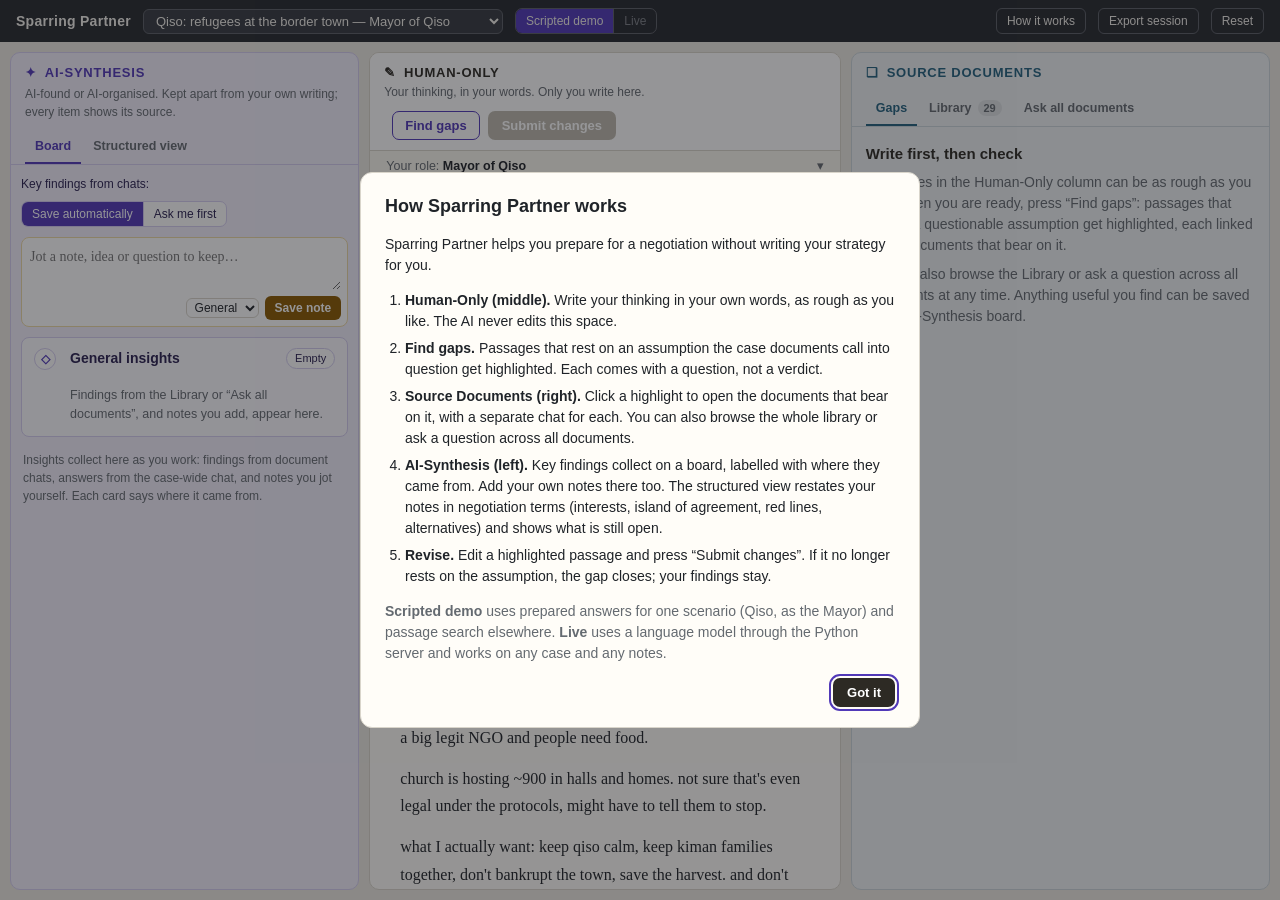
==== web/index.html @ a4480b03 "Add browser app and built case corpora Free-flow Human-Only notes with on-demand gap highlighting, a" ====
<!doctype html>
<html lang="en">
<head>
<meta charset="utf-8">
<meta name="viewport" content="width=device-width, initial-scale=1">
<title>Sparring Partner</title>
<meta name="description" content="Prepare for a negotiation: write your own strategy, examine the passages that need another look against the case documents, and collect evidence-grounded insights.">
<link rel="icon" href="data:image/svg+xml,%3Csvg xmlns='http://www.w3.org/2000/svg' viewBox='0 0 32 32'%3E%3Crect width='32' height='32' rx='7' fill='%235139b8'/%3E%3Cpath d='M9 22l7-12 7 12' stroke='%23fff' stroke-width='3' fill='none' stroke-linecap='round' stroke-linejoin='round'/%3E%3C/svg%3E">
<link rel="stylesheet" href="css/app.css">
</head>
<body class="loading">

<header class="topbar">
  <span class="brand">Sparring Partner</span>
  <label class="case-pick">
    <span class="sr-only">Case and role</span>
    <select id="case-select"></select>
  </label>
  <div class="seg dark" role="group" aria-label="Mode">
    <button type="button" id="mode-demo" aria-pressed="true">Scripted demo</button>
    <button type="button" id="mode-live" aria-pressed="false">Live</button>
  </div>
  <span class="mode-note" id="mode-note"></span>
  <span class="spacer"></span>
  <button type="button" id="help">How it works</button>
  <button type="button" id="export" title="Download notes, insights, chats and the interaction log as JSON">Export session</button>
  <button type="button" id="reset">Reset</button>
</header>

<main class="app" id="app">

  <!-- LEFT: AI synthesis -->
  <section class="col col-ai" aria-labelledby="ai-title">
    <div class="col-head">
      <div class="col-title" id="ai-title"><span aria-hidden="true">✦</span> AI-Synthesis</div>
      <div class="col-sub">AI-found or AI-organised. Kept apart from your own writing; every item shows its source.</div>
      <div class="tabs" id="ai-tabs" role="tablist"></div>
    </div>
    <div class="col-body" id="ai-body"></div>
  </section>

  <!-- CENTER: Human only -->
  <section class="col col-human" aria-labelledby="human-title">
    <div class="col-head human-head">
      <div>
        <div class="col-title" id="human-title"><span aria-hidden="true">✎</span> Human-Only</div>
        <div class="col-sub">Your thinking, in your words. Only you write here.</div>
      </div>
      <div class="submit-bar">
        <span class="status" id="status" role="status" aria-live="polite"></span>
        <button type="button" class="btn-secondary" id="find-gaps" title="Flag passages that rest on questionable assumptions">Find gaps</button>
        <button type="button" class="btn-primary" id="submit" disabled title="Re-check edited passages (Ctrl/⌘ + Enter)">Submit changes</button>
      </div>
    </div>
    <div class="brief" id="role-brief">
      <button type="button" class="brief-toggle" id="brief-toggle" aria-expanded="false" aria-controls="role-brief-body">
        <span>Your role: <b id="role-brief-title"></b></span><span class="chev" aria-hidden="true">▾</span>
      </button>
      <div class="brief-body" id="role-brief-body">
        <p id="role-brief-text"></p>
        <p class="muted" id="case-summary"></p>
      </div>
    </div>
    <div class="editor-wrap">
      <div class="editor" id="editor" contenteditable="true" spellcheck="true"
           role="textbox" aria-multiline="true" aria-label="Your negotiation notes"
           data-placeholder="Write freely: what you want, what you're worried about, what you think the other side will do…"></div>
    </div>
  </section>

  <!-- RIGHT: Source documents -->
  <section class="col col-src" aria-labelledby="src-title">
    <div class="col-head">
      <div class="col-title" id="src-title"><span aria-hidden="true">❏</span> Source Documents</div>
      <div class="tabs" id="src-tabs" role="tablist"></div>
    </div>
    <div class="col-body src-body" id="src-body"></div>
  </section>

</main>

<dialog id="help-dialog" class="help">
  <form method="dialog">
    <h2>How Sparring Partner works</h2>
    <p>Sparring Partner helps you prepare for a negotiation without writing your strategy for you.</p>
    <ol>
      <li><b>Human-Only (middle).</b> Write your thinking in your own words, as rough as you like. The AI never edits this space.</li>
      <li><b>Find gaps.</b> Passages that rest on an assumption the case documents call into question get highlighted. Each comes with a question, not a verdict.</li>
      <li><b>Source Documents (right).</b> Click a highlight to open the documents that bear on it, with a separate chat for each. You can also browse the whole library or ask a question across all documents.</li>
      <li><b>AI-Synthesis (left).</b> Key findings collect on a board, labelled with where they came from. Add your own notes there too. The structured view restates your notes in negotiation terms (interests, island of agreement, red lines, alternatives) and shows what is still open.</li>
      <li><b>Revise.</b> Edit a highlighted passage and press “Submit changes”. If it no longer rests on the assumption, the gap closes; your findings stay.</li>
    </ol>
    <p class="muted"><b>Scripted demo</b> uses prepared answers for one scenario (Qiso, as the Mayor) and passage search elsewhere. <b>Live</b> uses a language model through the Python server and works on any case and any notes.</p>
    <div class="dialog-actions"><button class="btn-primary" value="close">Got it</button></div>
  </form>
</dialog>

<script type="module" src="js/main.js"></script>
</body>
</html>
---- web/css/app.css ----
/* Sparring Partner. Three columns, each with its own visual identity:
   AI-Synthesis (violet), Human-Only (paper), Source Documents (slate). */

:root {
  --bg: #ece9e2;
  --paper: #fffdf8;
  --ink: #1f2328;
  --muted: #646a70;
  --line: #d9d5cb;

  --hl: #ffe08a;
  --hl-strong: #e8a900;
  --hl-ink: #5c4300;

  --ai-bg: #f1eefb;
  --ai-card: #fbfaff;
  --ai-line: #d4cdef;
  --ai-accent: #5139b8;
  --ai-ink: #2a2150;

  --human: #8a5a00;
  --human-bg: #fff7e3;
  --human-line: #ecd9a6;

  --src-bg: #edf1f3;
  --src-line: #cbd5da;
  --src-accent: #24627f;

  --ok: #2b7a4b;
  --ok-bg: #e5f3ea;
  --ok-line: #b4d9c1;
  --warn: #8a5300;
  --warn-bg: #fff3d6;
  --err: #a12d2d;

  --radius: 10px;
  --serif: Georgia, "Times New Roman", serif;
  --sans: -apple-system, BlinkMacSystemFont, "Segoe UI", Roboto, Helvetica, Arial, sans-serif;
}

* { box-sizing: border-box; }
html, body { height: 100%; margin: 0; }
body {
  background: var(--bg);
  color: var(--ink);
  font: 14px/1.5 var(--sans);
  display: flex;
  flex-direction: column;
}
body.loading .app { opacity: .55; pointer-events: none; }
button, input, select, textarea { font: inherit; color: inherit; }
button { cursor: pointer; }
button:disabled { cursor: not-allowed; }
:focus-visible { outline: 2px solid var(--ai-accent); outline-offset: 2px; }
.sr-only { position: absolute; width: 1px; height: 1px; overflow: hidden; clip: rect(0 0 0 0); white-space: nowrap; }
.muted { color: var(--muted); }
.small { font-size: 12px; }
.spacer { flex: 1; }

/* ---------------------------------------------------------------- top bar */

.topbar {
  display: flex; align-items: center; gap: 12px; flex-wrap: wrap;
  padding: 8px 16px; background: #26292e; color: #f2f0ea;
}
.brand { font-weight: 700; letter-spacing: .02em; }
.case-pick { min-width: 0; max-width: 100%; }
.case-pick select {
  background: #363a41; color: #f2f0ea; border: 1px solid #5b5f66; border-radius: 6px;
  padding: 3px 8px; font-size: 13px; max-width: 360px; width: 100%;
}
.topbar > button {
  background: transparent; border: 1px solid #5b5f66; color: #f2f0ea;
  border-radius: 6px; padding: 3px 10px; font-size: 12px;
}
.topbar > button:hover { background: #363a41; }
.mode-note { font-size: 12px; color: #bdbab1; }

.seg { display: inline-flex; border: 1px solid var(--ai-line); border-radius: 7px; overflow: hidden; background: #fff; }
.seg button { border: 0; background: transparent; padding: 3px 10px; font-size: 12px; color: var(--ai-ink); }
.seg button + button { border-left: 1px solid var(--ai-line); }
.seg button[aria-pressed="true"] { background: var(--ai-accent); color: #fff; }
.seg.dark { border-color: #5b5f66; background: transparent; }
.seg.dark button { color: #f2f0ea; }
.seg.dark button + button { border-left-color: #5b5f66; }
.seg.dark button:disabled { color: #7d8087; }

/* ---------------------------------------------------------------- layout */

.app {
  flex: 1; min-height: 0;
  display: grid; gap: 10px; padding: 10px;
  grid-template-columns: minmax(290px, 1fr) minmax(380px, 1.35fr) minmax(340px, 1.2fr);
}
.col {
  min-height: 0; display: flex; flex-direction: column;
  border-radius: var(--radius); overflow: hidden; border: 1px solid var(--line);
}
.col-head { padding: 10px 14px 0; border-bottom: 1px solid var(--line); display: flex; flex-direction: column; gap: 2px; }
.col-title { font-weight: 700; font-size: 13px; letter-spacing: .06em; text-transform: uppercase; display: flex; align-items: center; gap: 8px; }
.col-sub { color: var(--muted); font-size: 12px; }
.col-body { flex: 1; min-height: 0; overflow-y: auto; }

.tabs { display: flex; gap: 2px; margin-top: 8px; }
.tab-btn {
  border: 0; background: transparent; padding: 6px 10px 7px; font-size: 12.5px; font-weight: 600;
  color: var(--muted); border-bottom: 2px solid transparent; display: inline-flex; gap: 6px; align-items: center;
}
.tab-btn[aria-selected="true"] { color: var(--ink); border-bottom-color: currentColor; }
.tab-btn .count {
  font-size: 11px; background: rgba(0,0,0,.07); border-radius: 99px; padding: 0 6px; font-weight: 600;
}

/* ---------------------------------------------------------- AI synthesis */

.col-ai { background: var(--ai-bg); border-color: var(--ai-line); }
.col-ai .col-head { border-color: var(--ai-line); }
.col-ai .col-title, .col-ai .tab-btn[aria-selected="true"] { color: var(--ai-accent); }
#ai-body { padding: 10px; }

.board { display: flex; flex-direction: column; gap: 10px; }
.board-controls { display: flex; align-items: center; gap: 8px; flex-wrap: wrap; color: var(--ai-ink); }
.note-composer { background: #fff; border: 1px solid var(--human-line); border-radius: 8px; padding: 6px; }
.note-input {
  width: 100%; border: 0; resize: vertical; min-height: 38px; outline: none; background: transparent;
  font-family: var(--serif); font-size: 14px;
}
.note-row { display: flex; gap: 6px; justify-content: flex-end; align-items: center; }
.note-target, .move { font-size: 12px; border: 1px solid var(--line); border-radius: 6px; background: #fff; padding: 1px 4px; max-width: 170px; }
.btn-small { background: var(--human); color: #fff; border: 0; border-radius: 6px; padding: 3px 10px; font-size: 12px; font-weight: 600; }
.board-hint { margin: 4px 2px; }

.sections { display: flex; flex-direction: column; gap: 8px; }
.tab { background: var(--ai-card); border: 1px solid var(--ai-line); border-radius: 8px; }
.tab.active { border-color: var(--ai-accent); box-shadow: 0 0 0 1px var(--ai-accent); }
.tab-head {
  width: 100%; text-align: left; background: transparent; border: 0; padding: 10px 12px;
  display: grid; grid-template-columns: 26px 1fr auto; gap: 4px 10px; align-items: start;
}
.num {
  width: 22px; height: 22px; border-radius: 50%; background: var(--hl); color: var(--hl-ink);
  font-weight: 700; font-size: 12px; display: inline-grid; place-items: center; border: 1px solid var(--hl-strong); flex: none;
}
.num.done { background: var(--ok-bg); border-color: var(--ok-line); color: var(--ok); }
.num.general { background: #fff; border-color: var(--ai-line); color: var(--ai-accent); }
.tab-title { font-weight: 650; color: var(--ai-ink); }
.tab-quote {
  grid-column: 2 / 3; font-family: var(--serif); font-style: italic; font-size: 12.5px; color: #4b4668;
  border-left: 3px solid var(--hl-strong); padding-left: 8px;
  display: -webkit-box; -webkit-line-clamp: 2; -webkit-box-orient: vertical; overflow: hidden;
}
.tab-quote.plain { border-left-color: var(--ai-line); font-style: normal; font-family: var(--sans); }
.tab.open .tab-quote { display: none; }
.badge {
  font-size: 11px; border-radius: 99px; padding: 1px 8px; white-space: nowrap;
  background: #fff; border: 1px solid var(--ai-line); color: var(--ai-ink);
}
.badge.resolved { background: var(--ok-bg); border-color: var(--ok-line); color: var(--ok); }
.tab-body { padding: 0 12px 12px 48px; display: none; }
.tab.open .tab-body { display: block; }
.full-quote {
  font-family: var(--serif); font-style: italic; font-size: 13px; color: #4b4668;
  border-left: 3px solid var(--hl-strong); padding-left: 8px; margin: 0 0 8px;
}
.ai-mark { color: var(--ai-accent); }
.label { font-size: 11px; text-transform: uppercase; letter-spacing: .07em; color: var(--ai-accent); font-weight: 700; margin: 8px 0 3px; }
.findings { list-style: none; margin: 8px 0 0; padding: 0; display: flex; flex-direction: column; gap: 6px; }
.finding { background: #fff; border: 1px solid var(--ai-line); border-radius: 7px; padding: 7px 9px; color: var(--ai-ink); }
.finding.human { border-color: var(--human-line); background: var(--human-bg); color: var(--ink); font-family: var(--serif); }
.finding.flash { animation: flash 1.6s ease-out; }
@keyframes flash { 0% { background: #e0d8ff; } 100% { background: #fff; } }
.finding-meta { display: flex; align-items: center; gap: 6px; margin-top: 4px; font-size: 11.5px; color: var(--muted); font-family: var(--sans); }
.prov.ai { color: var(--ai-accent); }
.prov.human { color: var(--human); font-weight: 600; }
.icon-btn { border: 0; background: transparent; color: var(--muted); font-size: 15px; line-height: 1; padding: 0 3px; }
.icon-btn:hover { color: var(--err); }
.empty { color: var(--muted); font-size: 12.5px; margin: 6px 0 0; }
.empty.compact { margin: 0; }

.link-btn { border: 0; background: transparent; padding: 0; color: var(--src-accent); font-size: 12px; text-decoration: underline; text-underline-offset: 2px; }
.link-btn.src-link { color: var(--ai-accent); max-width: 180px; overflow: hidden; text-overflow: ellipsis; white-space: nowrap; vertical-align: bottom; }

/* structured view */
.structured { display: flex; flex-direction: column; gap: 10px; }
.struct-controls { display: flex; align-items: center; gap: 10px; flex-wrap: wrap; }
.check { display: inline-flex; align-items: center; gap: 4px; color: var(--ai-ink); }
.small-btn { padding: 4px 12px; font-size: 12.5px; }
.banner { background: #fff; border: 1px solid var(--ai-line); border-radius: 7px; padding: 6px 9px; font-size: 12.5px; color: var(--ai-ink); }
.banner.warn { background: var(--warn-bg); border-color: #efd28f; color: var(--warn); }
.empty-struct { color: var(--muted); font-family: var(--serif); font-size: 14px; }
.struct-section { background: var(--ai-card); border: 1px solid var(--ai-line); border-radius: 8px; padding: 9px 11px; }
.struct-section h4 { margin: 0; font-size: 12px; text-transform: uppercase; letter-spacing: .07em; color: var(--ai-accent); }
.struct-help { margin: 1px 0 6px; font-size: 11.5px; color: var(--muted); }
.struct-section.questions { border-style: dashed; }
.frame-items { list-style: none; margin: 0; padding: 0; display: flex; flex-direction: column; gap: 3px; }
.frame-item { display: flex; gap: 6px; align-items: baseline; justify-content: space-between; color: var(--ai-ink); }
.frame-item.basis-framework { font-style: italic; }
.basis-chip {
  flex: none; width: 18px; height: 18px; border-radius: 50%; font-size: 10.5px; display: inline-grid; place-items: center;
  border: 1px solid var(--ai-line); background: #fff; padding: 0; font-style: normal;
}
.basis-chip.notes { color: var(--human); border-color: var(--human-line); background: var(--human-bg); }
.basis-chip.insight { color: var(--ai-accent); }
.basis-chip.framework { color: var(--muted); }
.parties { display: flex; flex-direction: column; gap: 8px; }
.party { border-top: 1px solid var(--ai-line); padding-top: 6px; }
.party:first-child { border-top: 0; padding-top: 0; }
.party-name { font-weight: 650; color: var(--ai-ink); margin-bottom: 3px; }
.iceberg { display: flex; flex-direction: column; gap: 3px; }
.ice-row { display: grid; grid-template-columns: 70px 1fr; gap: 6px; }
.ice-label { font-size: 11px; text-transform: uppercase; letter-spacing: .05em; color: var(--muted); padding-top: 2px; }
.ioa { display: grid; grid-template-columns: 1fr 1fr; gap: 8px; }
.quad { background: #fff; border: 1px solid var(--ai-line); border-radius: 6px; padding: 6px 8px; }

/* ------------------------------------------------------------- human only */

.col-human { background: var(--paper); }
.human-head { background: #fff; flex-direction: row; align-items: center; justify-content: space-between; gap: 10px; flex-wrap: wrap; padding-bottom: 10px; }
.col-human .col-title { color: #2d2a24; }
.submit-bar { display: flex; align-items: center; gap: 8px; flex-wrap: wrap; }
.status { font-size: 12px; color: var(--muted); max-width: 300px; }
.status[data-tone="ok"] { color: var(--ok); }
.status[data-tone="warn"] { color: var(--warn); }
.status[data-tone="error"] { color: var(--err); }
.status[data-tone="busy"]::before { content: ""; display: inline-block; width: 8px; height: 8px; border-radius: 50%; background: var(--ai-accent); margin-right: 6px; animation: pulse 1s infinite alternate; }
@keyframes pulse { from { opacity: .25; } to { opacity: 1; } }
.btn-primary { background: #2d2a24; color: #fff; border: 0; border-radius: 7px; padding: 5px 14px; font-weight: 600; font-size: 13px; }
.btn-primary:disabled { background: #bdb9ae; }
.btn-secondary { background: #fff; color: var(--ai-accent); border: 1px solid var(--ai-accent); border-radius: 7px; padding: 4px 12px; font-weight: 600; font-size: 13px; }
.btn-secondary:disabled { opacity: .5; }

.brief { border-bottom: 1px solid var(--line); background: #faf7ef; }
.brief-toggle {
  width: 100%; display: flex; justify-content: space-between; border: 0; background: transparent; padding: 6px 16px;
  font-size: 12.5px; color: var(--muted); text-align: left;
}
.brief-toggle b { color: var(--ink); }
.brief-body { display: none; padding: 0 16px 8px; font-size: 13px; }
.brief-body p { margin: 0 0 6px; }
.brief[open] .brief-body { display: block; }
.brief[open] .chev { transform: rotate(180deg); }

.editor-wrap { flex: 1; overflow-y: auto; padding: 22px 30px 40px; }
.editor {
  outline: none; max-width: 640px; margin: 0 auto; min-height: 60%;
  font-family: var(--serif); font-size: 16px; line-height: 1.7;
}
.editor p { margin: 0 0 14px; }
.editor.is-empty::before { content: attr(data-placeholder); color: #a8a49a; font-style: italic; pointer-events: none; }
mark {
  background: var(--hl); color: inherit; border-radius: 3px; padding: 1px 0; cursor: pointer;
  box-decoration-break: clone; -webkit-box-decoration-break: clone; border-bottom: 2px solid var(--hl-strong);
}
mark[data-n]::after {
  content: attr(data-n); user-select: none; -webkit-user-select: none;
  font: 700 10px/1 var(--sans); vertical-align: super; margin-left: 2px; color: var(--hl-ink);
}
mark:hover { background: #ffd35a; }
mark.selected { background: #ffd35a; outline: 2px solid var(--hl-strong); }

/* ------------------------------------------------------- source documents */

.col-src { background: var(--src-bg); border-color: var(--src-line); }
.col-src .col-head { border-color: var(--src-line); }
.col-src .col-title, .col-src .tab-btn[aria-selected="true"] { color: var(--src-accent); }
.src-body { display: flex; flex-direction: column; padding: 10px; overflow: hidden; }
.src-body > * { flex: 1; min-height: 0; }

.intro { color: var(--muted); padding: 6px 4px; overflow-y: auto; }
.intro h3 { margin: 0 0 6px; color: #2d2a24; font-size: 15px; }
.intro p { margin: 0 0 8px; }
.intro.compact { flex: none; padding-bottom: 0; }
.gaplist { list-style: none; margin: 12px 0 0; padding: 0; display: flex; flex-direction: column; gap: 6px; }
.gaplist li { display: flex; flex-direction: column; align-items: flex-end; gap: 2px; }
.gaprow {
  width: 100%; text-align: left; background: #fff; border: 1px solid var(--src-line); border-radius: 8px; padding: 8px 10px;
  display: flex; gap: 10px; align-items: center; color: var(--ink);
}
.gaprow:hover:not(:disabled) { border-color: var(--src-accent); }
.gaprow.done { opacity: .7; }
.gaprow-text { display: flex; flex-direction: column; flex: 1; min-width: 0; }
.gaprow-title { font-weight: 600; }
.gaprow-sub { font-size: 12px; color: var(--muted); }
.sev { font-size: 10.5px; border-radius: 99px; padding: 0 7px; border: 1px solid var(--src-line); color: var(--src-accent); background: #fff; white-space: nowrap; }
.sev-high { border-color: #e7b8b8; color: var(--err); }

.gap-detail { display: flex; flex-direction: column; gap: 8px; min-height: 0; }
.gapcard { background: #fff; border: 1px solid var(--src-line); border-radius: 8px; padding: 8px 10px; flex: none; }
.gapcard-row { display: flex; gap: 12px; align-items: center; flex: none; }
.lib-back { padding: 0 2px; }
.gapcard-title { display: flex; align-items: center; gap: 8px; font-weight: 650; margin-top: 6px; }
.gapcard-q { margin: 6px 0 0; font-family: var(--serif); font-style: italic; color: var(--ai-ink); }
.gapcard-note { margin: 4px 0 0; font-size: 12px; color: var(--muted); }
.docchips { display: flex; gap: 6px; flex-wrap: wrap; align-items: center; flex: none; }
.docchips-label { font-size: 12px; color: var(--muted); }
.docchip { border: 1px solid var(--src-line); background: #fff; border-radius: 99px; padding: 2px 10px; font-size: 12px; color: var(--src-accent); }
.docchip[aria-selected="true"] { background: var(--src-accent); color: #fff; border-color: var(--src-accent); }

.docpane { display: flex; flex-direction: column; gap: 8px; flex: 1; min-height: 0; }
.docbox {
  flex: 1 1 50%; min-height: 140px; display: flex; flex-direction: column;
  background: #fff; border: 1px solid var(--src-line); border-radius: 8px;
}
.doc-head { padding: 8px 12px; border-bottom: 1px solid var(--src-line); }
.doc-type { font-size: 11px; text-transform: uppercase; letter-spacing: .07em; color: var(--src-accent); font-weight: 700; }
.doc-title { font-weight: 700; font-size: 15px; }
.doc-scroll { flex: 1; overflow-y: auto; padding: 10px 12px 16px; font-family: var(--serif); font-size: 14px; line-height: 1.6; }
.doc-p { display: grid; grid-template-columns: 32px 1fr; gap: 4px; margin: 0 0 8px; padding: 2px 4px; border-radius: 4px; border-left: 3px solid transparent; }
.doc-p.cited { border-left-color: var(--ai-line); }
.doc-p .pn { font: 11px/1.9 var(--sans); color: #98a2a8; }
.doc-row { font-family: var(--sans); font-size: 13px; }
.doc-p.flash { animation: srcflash 2.2s ease-out; }
@keyframes srcflash { 0%, 40% { background: #cfe6f1; } 100% { background: transparent; } }

.library { overflow-y: auto; display: flex; flex-direction: column; gap: 8px; }
.lib-filter { border: 1px solid var(--src-line); border-radius: 7px; padding: 6px 9px; background: #fff; }
.lib-list { display: flex; flex-direction: column; gap: 4px; }
.lib-kind { font-size: 11px; text-transform: uppercase; letter-spacing: .07em; color: var(--src-accent); font-weight: 700; margin: 8px 0 2px; }
.lib-item {
  display: flex; justify-content: space-between; gap: 10px; text-align: left; background: #fff;
  border: 1px solid var(--src-line); border-radius: 7px; padding: 6px 10px;
}
.lib-item:hover { border-color: var(--src-accent); }
.lib-meta { font-size: 11.5px; color: var(--muted); white-space: nowrap; }

.casechat { display: flex; flex-direction: column; gap: 6px; min-height: 0; }
.chatbox {
  flex: 1 1 46%; min-height: 220px; display: flex; flex-direction: column;
  background: #fff; border: 1px solid var(--src-line); border-radius: 8px;
}
.chatbox.tall { flex: 1; }
.chat-head { padding: 6px 12px; border-bottom: 1px solid var(--src-line); font-size: 12px; color: var(--muted); }
.chat-head b { color: var(--src-accent); }
.msgs { flex: 1; overflow-y: auto; padding: 10px; display: flex; flex-direction: column; gap: 8px; }
.empty-chat { margin: auto 0; text-align: center; }
.msg { max-width: 94%; border-radius: 10px; padding: 7px 10px; }
.msg.user { align-self: flex-end; background: var(--src-accent); color: #fff; }
.msg.ai { align-self: flex-start; background: var(--ai-bg); border: 1px solid var(--ai-line); color: var(--ai-ink); }
.msg.err { background: #fbeaea; border-color: #ecc0c0; color: var(--err); }
.msg .who { font-size: 11px; font-weight: 700; color: var(--ai-accent); margin-bottom: 2px; }
.msg-text { white-space: pre-line; }
.cites { margin-top: 5px; display: flex; gap: 5px; flex-wrap: wrap; align-items: center; font-size: 12px; color: var(--muted); }
.cite { border: 1px solid var(--ai-line); background: #fff; border-radius: 99px; padding: 0 8px; font-size: 12px; color: var(--ai-accent); max-width: 100%; overflow: hidden; text-overflow: ellipsis; white-space: nowrap; }
.cite:hover { background: var(--ai-accent); color: #fff; }
.kf { margin-top: 7px; background: #fff; border: 1px solid var(--ai-line); border-left: 3px solid var(--ai-accent); border-radius: 6px; padding: 6px 8px; font-size: 13px; }
.kf .label { margin: 0 0 2px; }
.kf-act { margin-top: 4px; font-size: 12px; color: var(--ok); font-weight: 600; }
.pin-btn { margin-top: 4px; background: var(--ai-accent); color: #fff; border: 0; border-radius: 6px; padding: 2px 10px; font-size: 12px; }
.typing { color: var(--muted); font-style: italic; }
.chips { padding: 0 10px 6px; display: flex; gap: 6px; flex-wrap: wrap; }
.chips button { background: var(--src-bg); border: 1px solid var(--src-line); border-radius: 99px; padding: 2px 10px; font-size: 12px; color: var(--src-accent); text-align: left; }
.chips button:hover { background: #dbe6eb; }
.composer { display: flex; gap: 6px; padding: 8px 10px 10px; border-top: 1px solid var(--src-line); }
.composer input { flex: 1; border: 1px solid var(--src-line); border-radius: 7px; padding: 6px 9px; min-width: 0; }
.composer button { background: var(--src-accent); color: #fff; border: 0; border-radius: 7px; padding: 6px 14px; font-weight: 600; }

/* ------------------------------------------------------------------ misc */

.help { max-width: 560px; border: 1px solid var(--line); border-radius: 12px; padding: 20px 24px; color: var(--ink); background: var(--paper); }
.help::backdrop { background: rgba(20, 22, 26, .45); }
.help h2 { margin: 0 0 8px; font-size: 18px; }
.help ol { padding-left: 20px; }
.help li { margin-bottom: 6px; }
.dialog-actions { display: flex; justify-content: flex-end; }
.fatal { grid-column: 1 / -1; background: #fff; border-radius: var(--radius); padding: 24px; max-width: 640px; margin: 40px auto; }

@media (max-width: 1100px) {
  body { height: auto; }
  .app { grid-template-columns: 1fr; }
  .col { min-height: 70vh; }
  .col-human { order: -1; }
}
@media (max-width: 600px) {
  .app { padding: 8px 6px; }
  .editor-wrap { padding: 16px; }
  .topbar { gap: 8px; padding: 8px 16px; }
  .case-pick { flex: 1 1 100%; }
  .case-pick select { max-width: 100%; }
  .col { min-width: 0; }
}
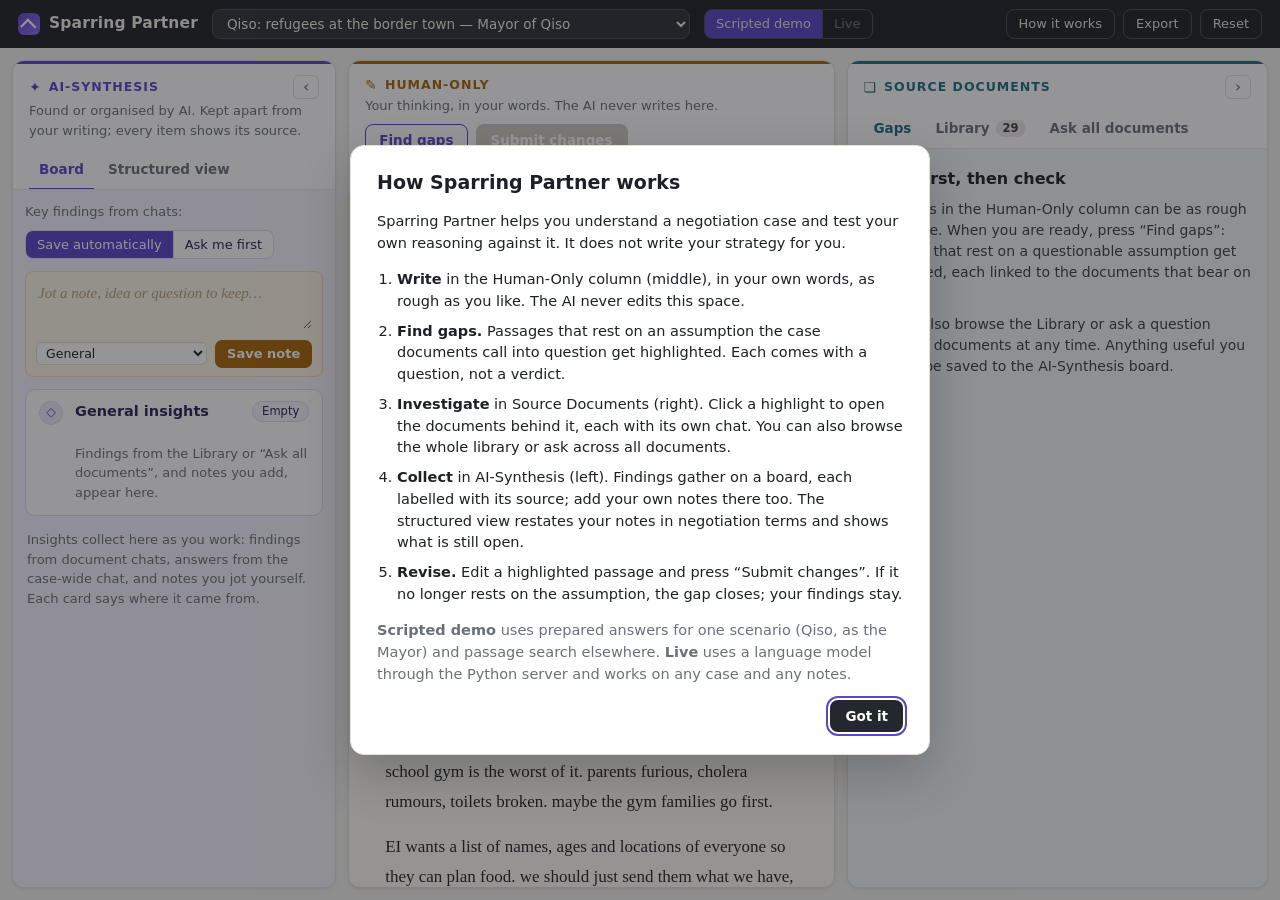
==== commit be1ac563: "Redesign the interface around the notes and the evidence - Calmer palette and larger type: serif rea" ====
--- a/web/index.html
+++ b/web/index.html
@@ -5,13 +5,13 @@
 <meta name="viewport" content="width=device-width, initial-scale=1">
 <title>Sparring Partner</title>
 <meta name="description" content="Prepare for a negotiation: write your own strategy, examine the passages that need another look against the case documents, and collect evidence-grounded insights.">
-<link rel="icon" href="data:image/svg+xml,%3Csvg xmlns='http://www.w3.org/2000/svg' viewBox='0 0 32 32'%3E%3Crect width='32' height='32' rx='7' fill='%235139b8'/%3E%3Cpath d='M9 22l7-12 7 12' stroke='%23fff' stroke-width='3' fill='none' stroke-linecap='round' stroke-linejoin='round'/%3E%3C/svg%3E">
+<link rel="icon" href="data:image/svg+xml,%3Csvg xmlns='http://www.w3.org/2000/svg' viewBox='0 0 32 32'%3E%3Crect width='32' height='32' rx='7' fill='%235b45c9'/%3E%3Cpath d='M9 22l7-12 7 12' stroke='%23fff' stroke-width='3' fill='none' stroke-linecap='round' stroke-linejoin='round'/%3E%3C/svg%3E">
 <link rel="stylesheet" href="css/app.css">
 </head>
 <body class="loading">
 
 <header class="topbar">
-  <span class="brand">Sparring Partner</span>
+  <div class="brand"><span class="logo" aria-hidden="true"></span>Sparring Partner</div>
   <label class="case-pick">
     <span class="sr-only">Case and role</span>
     <select id="case-select"></select>
@@ -22,18 +22,24 @@
   </div>
   <span class="mode-note" id="mode-note"></span>
   <span class="spacer"></span>
-  <button type="button" id="help">How it works</button>
-  <button type="button" id="export" title="Download notes, insights, chats and the interaction log as JSON">Export session</button>
-  <button type="button" id="reset">Reset</button>
+  <div class="top-actions">
+    <button type="button" class="top-btn" id="help">How it works</button>
+    <button type="button" class="top-btn" id="export" title="Download notes, insights, chats and the interaction log as JSON">Export</button>
+    <button type="button" class="top-btn" id="reset">Reset</button>
+  </div>
 </header>
 
 <main class="app" id="app">
 
   <!-- LEFT: AI synthesis -->
-  <section class="col col-ai" aria-labelledby="ai-title">
+  <section class="col col-ai" id="col-ai" aria-labelledby="ai-title">
+    <button type="button" class="rail" data-collapse="ai" aria-controls="col-ai" aria-label="Show AI-Synthesis"><span>✦ AI-Synthesis</span></button>
     <div class="col-head">
-      <div class="col-title" id="ai-title"><span aria-hidden="true">✦</span> AI-Synthesis</div>
-      <div class="col-sub">AI-found or AI-organised. Kept apart from your own writing; every item shows its source.</div>
+      <div class="col-title-row">
+        <div class="col-title" id="ai-title"><span class="col-icon" aria-hidden="true">✦</span> AI-Synthesis</div>
+        <button type="button" class="collapse-btn" data-collapse="ai" aria-controls="col-ai" title="Collapse panel" aria-label="Collapse AI-Synthesis">‹</button>
+      </div>
+      <div class="col-sub">Found or organised by AI. Kept apart from your writing; every item shows its source.</div>
       <div class="tabs" id="ai-tabs" role="tablist"></div>
     </div>
     <div class="col-body" id="ai-body"></div>
@@ -42,15 +48,23 @@
   <!-- CENTER: Human only -->
   <section class="col col-human" aria-labelledby="human-title">
     <div class="col-head human-head">
-      <div>
-        <div class="col-title" id="human-title"><span aria-hidden="true">✎</span> Human-Only</div>
-        <div class="col-sub">Your thinking, in your words. Only you write here.</div>
+      <div class="col-title-row">
+        <div>
+          <div class="col-title" id="human-title"><span class="col-icon" aria-hidden="true">✎</span> Human-Only</div>
+          <div class="col-sub">Your thinking, in your words. The AI never writes here.</div>
+        </div>
+        <div class="submit-bar">
+          <button type="button" class="btn-secondary" id="find-gaps" title="Flag passages that rest on questionable assumptions">Find gaps</button>
+          <button type="button" class="btn-primary" id="submit" disabled title="Re-check edited passages (Ctrl/⌘ + Enter)">Submit changes</button>
+        </div>
       </div>
-      <div class="submit-bar">
-        <span class="status" id="status" role="status" aria-live="polite"></span>
-        <button type="button" class="btn-secondary" id="find-gaps" title="Flag passages that rest on questionable assumptions">Find gaps</button>
-        <button type="button" class="btn-primary" id="submit" disabled title="Re-check edited passages (Ctrl/⌘ + Enter)">Submit changes</button>
-      </div>
+      <ol class="steps" id="steps" aria-label="Progress">
+        <li data-step="write">Write</li>
+        <li data-step="gaps">Find gaps</li>
+        <li data-step="investigate">Investigate</li>
+        <li data-step="revise">Revise</li>
+      </ol>
+      <div class="status" id="status" role="status" aria-live="polite"></div>
     </div>
     <div class="brief" id="role-brief">
       <button type="button" class="brief-toggle" id="brief-toggle" aria-expanded="false" aria-controls="role-brief-body">
@@ -69,9 +83,13 @@
   </section>
 
   <!-- RIGHT: Source documents -->
-  <section class="col col-src" aria-labelledby="src-title">
+  <section class="col col-src" id="col-src" aria-labelledby="src-title">
+    <button type="button" class="rail" data-collapse="src" aria-controls="col-src" aria-label="Show Source Documents"><span>❏ Source Documents</span></button>
     <div class="col-head">
-      <div class="col-title" id="src-title"><span aria-hidden="true">❏</span> Source Documents</div>
+      <div class="col-title-row">
+        <div class="col-title" id="src-title"><span class="col-icon" aria-hidden="true">❏</span> Source Documents</div>
+        <button type="button" class="collapse-btn" data-collapse="src" aria-controls="col-src" title="Collapse panel" aria-label="Collapse Source Documents">›</button>
+      </div>
       <div class="tabs" id="src-tabs" role="tablist"></div>
     </div>
     <div class="col-body src-body" id="src-body"></div>
@@ -82,12 +100,12 @@
 <dialog id="help-dialog" class="help">
   <form method="dialog">
     <h2>How Sparring Partner works</h2>
-    <p>Sparring Partner helps you prepare for a negotiation without writing your strategy for you.</p>
+    <p>Sparring Partner helps you understand a negotiation case and test your own reasoning against it. It does not write your strategy for you.</p>
     <ol>
-      <li><b>Human-Only (middle).</b> Write your thinking in your own words, as rough as you like. The AI never edits this space.</li>
+      <li><b>Write</b> in the Human-Only column (middle), in your own words, as rough as you like. The AI never edits this space.</li>
       <li><b>Find gaps.</b> Passages that rest on an assumption the case documents call into question get highlighted. Each comes with a question, not a verdict.</li>
-      <li><b>Source Documents (right).</b> Click a highlight to open the documents that bear on it, with a separate chat for each. You can also browse the whole library or ask a question across all documents.</li>
-      <li><b>AI-Synthesis (left).</b> Key findings collect on a board, labelled with where they came from. Add your own notes there too. The structured view restates your notes in negotiation terms (interests, island of agreement, red lines, alternatives) and shows what is still open.</li>
+      <li><b>Investigate</b> in Source Documents (right). Click a highlight to open the documents behind it, each with its own chat. You can also browse the whole library or ask across all documents.</li>
+      <li><b>Collect</b> in AI-Synthesis (left). Findings gather on a board, each labelled with its source; add your own notes there too. The structured view restates your notes in negotiation terms and shows what is still open.</li>
       <li><b>Revise.</b> Edit a highlighted passage and press “Submit changes”. If it no longer rests on the assumption, the gap closes; your findings stay.</li>
     </ol>
     <p class="muted"><b>Scripted demo</b> uses prepared answers for one scenario (Qiso, as the Mayor) and passage search elsewhere. <b>Live</b> uses a language model through the Python server and works on any case and any notes.</p>
--- a/web/css/app.css
+++ b/web/css/app.css
@@ -1,380 +1,458 @@
-/* Sparring Partner. Three columns, each with its own visual identity:
-   AI-Synthesis (violet), Human-Only (paper), Source Documents (slate). */
+/* Sparring Partner
+   Three panels with distinct roles:
+   - AI-Synthesis (violet, tinted): what the AI found or organised
+   - Human-Only (warm paper, widest): the negotiator's own writing
+   - Source Documents (teal): the evidence
+   Reading surfaces use a serif at comfortable sizes; controls use the UI sans. */
 
 :root {
-  --bg: #ece9e2;
-  --paper: #fffdf8;
-  --ink: #1f2328;
-  --muted: #646a70;
-  --line: #d9d5cb;
-
-  --hl: #ffe08a;
-  --hl-strong: #e8a900;
-  --hl-ink: #5c4300;
-
-  --ai-bg: #f1eefb;
-  --ai-card: #fbfaff;
-  --ai-line: #d4cdef;
-  --ai-accent: #5139b8;
-  --ai-ink: #2a2150;
-
-  --human: #8a5a00;
-  --human-bg: #fff7e3;
-  --human-line: #ecd9a6;
-
-  --src-bg: #edf1f3;
-  --src-line: #cbd5da;
-  --src-accent: #24627f;
-
-  --ok: #2b7a4b;
-  --ok-bg: #e5f3ea;
-  --ok-line: #b4d9c1;
-  --warn: #8a5300;
-  --warn-bg: #fff3d6;
-  --err: #a12d2d;
-
-  --radius: 10px;
-  --serif: Georgia, "Times New Roman", serif;
-  --sans: -apple-system, BlinkMacSystemFont, "Segoe UI", Roboto, Helvetica, Arial, sans-serif;
+  --page: #f3f2ee;
+  --panel: #ffffff;
+  --ink: #1d2126;
+  --ink-2: #3b4047;
+  --muted: #6b7078;
+  --faint: #9aa0a6;
+  --line: #e3e0d8;
+  --line-2: #eeebe4;
+  --shadow: 0 1px 2px rgba(25, 25, 20, .05), 0 2px 8px rgba(25, 25, 20, .04);
+
+  /* human */
+  --hu: #a8670a;
+  --hu-paper: #fffdf8;
+  --hu-tint: #fdf6e6;
+  --hu-line: #efdcb0;
+
+  /* highlights (gaps) */
+  --hl: #ffe9a3;
+  --hl-hover: #ffdb73;
+  --hl-strong: #e3a008;
+  --hl-ink: #6b4a00;
+
+  /* ai */
+  --ai: #5b45c9;
+  --ai-ink: #2b2357;
+  --ai-tint: #f6f4fe;
+  --ai-card: #ffffff;
+  --ai-line: #ddd7f5;
+  --ai-soft: #ece8fc;
+
+  /* sources */
+  --src: #1d6f80;
+  --src-tint: #f2f7f8;
+  --src-line: #d3e1e5;
+  --src-soft: #e3eff2;
+
+  --ok: #2f7d4f;
+  --ok-tint: #e7f4ec;
+  --ok-line: #b9dcc6;
+  --warn: #8f5a00;
+  --warn-tint: #fff4dc;
+  --err: #b03a3a;
+  --err-tint: #fcecec;
+
+  --r: 12px;
+  --r-sm: 8px;
+  --serif: ui-serif, "Iowan Old Style", "Charter", "Palatino Linotype", Georgia, serif;
+  --sans: system-ui, -apple-system, "Segoe UI", Roboto, "Helvetica Neue", Arial, sans-serif;
 }
 
 * { box-sizing: border-box; }
 html, body { height: 100%; margin: 0; }
 body {
-  background: var(--bg);
+  background: var(--page);
   color: var(--ink);
-  font: 14px/1.5 var(--sans);
+  font: 14.5px/1.5 var(--sans);
   display: flex;
   flex-direction: column;
+  -webkit-font-smoothing: antialiased;
 }
 body.loading .app { opacity: .55; pointer-events: none; }
 button, input, select, textarea { font: inherit; color: inherit; }
 button { cursor: pointer; }
 button:disabled { cursor: not-allowed; }
-:focus-visible { outline: 2px solid var(--ai-accent); outline-offset: 2px; }
+:focus-visible { outline: 2px solid var(--ai); outline-offset: 2px; border-radius: 4px; }
 .sr-only { position: absolute; width: 1px; height: 1px; overflow: hidden; clip: rect(0 0 0 0); white-space: nowrap; }
 .muted { color: var(--muted); }
-.small { font-size: 12px; }
+.small { font-size: 13px; }
 .spacer { flex: 1; }
 
-/* ---------------------------------------------------------------- top bar */
+/* ------------------------------------------------------------------ top bar */
 
 .topbar {
-  display: flex; align-items: center; gap: 12px; flex-wrap: wrap;
-  padding: 8px 16px; background: #26292e; color: #f2f0ea;
-}
-.brand { font-weight: 700; letter-spacing: .02em; }
+  display: flex; align-items: center; gap: 14px; flex-wrap: wrap;
+  padding: 9px 18px; background: #1f2227; color: #f1efe9;
+}
+.brand { display: flex; align-items: center; gap: 9px; font-weight: 700; font-size: 15.5px; letter-spacing: .01em; }
+.logo { width: 22px; height: 22px; border-radius: 6px; background: linear-gradient(135deg, var(--ai), #8c6df0); position: relative; }
+.logo::after { content: ""; position: absolute; inset: 6px 5px 5px; border: 2.5px solid #fff; border-bottom: 0; border-right: 0; transform: rotate(45deg) translate(1px, 2px); }
 .case-pick { min-width: 0; max-width: 100%; }
 .case-pick select {
-  background: #363a41; color: #f2f0ea; border: 1px solid #5b5f66; border-radius: 6px;
-  padding: 3px 8px; font-size: 13px; max-width: 360px; width: 100%;
-}
-.topbar > button {
-  background: transparent; border: 1px solid #5b5f66; color: #f2f0ea;
-  border-radius: 6px; padding: 3px 10px; font-size: 12px;
-}
-.topbar > button:hover { background: #363a41; }
-.mode-note { font-size: 12px; color: #bdbab1; }
-
-.seg { display: inline-flex; border: 1px solid var(--ai-line); border-radius: 7px; overflow: hidden; background: #fff; }
-.seg button { border: 0; background: transparent; padding: 3px 10px; font-size: 12px; color: var(--ai-ink); }
+  background: #2e3238; color: #f1efe9; border: 1px solid #4a4f57; border-radius: 8px;
+  padding: 5px 10px; font-size: 13.5px; max-width: 480px; width: 100%;
+}
+.top-btn { background: transparent; border: 1px solid #4a4f57; color: #e9e6df; border-radius: 8px; padding: 4px 12px; font-size: 13px; }
+.top-btn:hover { background: #2e3238; }
+.mode-note { font-size: 12.5px; color: #b8b5ad; }
+.mode-note:empty { display: none; }
+.top-actions { display: flex; gap: 8px; flex-wrap: nowrap; }
+
+.seg { display: inline-flex; border: 1px solid var(--ai-line); border-radius: 8px; overflow: hidden; background: #fff; }
+.seg button { border: 0; background: transparent; padding: 4px 11px; font-size: 13px; color: var(--ai-ink); }
 .seg button + button { border-left: 1px solid var(--ai-line); }
-.seg button[aria-pressed="true"] { background: var(--ai-accent); color: #fff; }
-.seg.dark { border-color: #5b5f66; background: transparent; }
-.seg.dark button { color: #f2f0ea; }
-.seg.dark button + button { border-left-color: #5b5f66; }
-.seg.dark button:disabled { color: #7d8087; }
-
-/* ---------------------------------------------------------------- layout */
+.seg button[aria-pressed="true"] { background: var(--ai); color: #fff; }
+.seg.dark { border-color: #4a4f57; background: transparent; }
+.seg.dark button { color: #e9e6df; }
+.seg.dark button + button { border-left-color: #4a4f57; }
+.seg.dark button:disabled { color: #6f747c; }
+
+/* ------------------------------------------------------------------ layout */
 
 .app {
   flex: 1; min-height: 0;
-  display: grid; gap: 10px; padding: 10px;
-  grid-template-columns: minmax(290px, 1fr) minmax(380px, 1.35fr) minmax(340px, 1.2fr);
-}
+  display: grid; gap: 12px; padding: 12px;
+  grid-template-columns: minmax(250px, 1fr) minmax(380px, 1.5fr) minmax(320px, 1.3fr);
+  transition: grid-template-columns .2s ease;
+}
+.app.ai-collapsed { grid-template-columns: 44px minmax(380px, 1.6fr) minmax(320px, 1.4fr); }
+.app.src-collapsed { grid-template-columns: minmax(250px, 1fr) minmax(380px, 1.8fr) 44px; }
+.app.ai-collapsed.src-collapsed { grid-template-columns: 44px minmax(380px, 1fr) 44px; }
+
 .col {
-  min-height: 0; display: flex; flex-direction: column;
-  border-radius: var(--radius); overflow: hidden; border: 1px solid var(--line);
-}
-.col-head { padding: 10px 14px 0; border-bottom: 1px solid var(--line); display: flex; flex-direction: column; gap: 2px; }
-.col-title { font-weight: 700; font-size: 13px; letter-spacing: .06em; text-transform: uppercase; display: flex; align-items: center; gap: 8px; }
-.col-sub { color: var(--muted); font-size: 12px; }
+  position: relative; min-height: 0; min-width: 0; display: flex; flex-direction: column;
+  background: var(--panel); border: 1px solid var(--line); border-radius: var(--r);
+  overflow: hidden; box-shadow: var(--shadow);
+}
+.col::before { content: ""; position: absolute; inset: 0 0 auto; height: 3px; background: var(--accent, var(--line)); }
+.col-head { padding: 14px 16px 0; border-bottom: 1px solid var(--line-2); display: flex; flex-direction: column; gap: 2px; background: var(--panel); }
+.col-title-row { display: flex; align-items: center; justify-content: space-between; gap: 10px; }
+.col-title { font-weight: 700; font-size: 12.5px; letter-spacing: .08em; text-transform: uppercase; display: flex; align-items: center; gap: 7px; color: var(--accent); }
+.col-icon { font-size: 14px; }
+.col-sub { color: var(--muted); font-size: 13px; }
 .col-body { flex: 1; min-height: 0; overflow-y: auto; }
 
-.tabs { display: flex; gap: 2px; margin-top: 8px; }
+.collapse-btn {
+  border: 1px solid var(--line); background: #fff; color: var(--muted); border-radius: 6px;
+  width: 26px; height: 24px; line-height: 1; font-size: 16px; padding: 0;
+}
+.collapse-btn:hover { color: var(--ink); border-color: var(--faint); }
+.rail { display: none; }
+.col.collapsed > :not(.rail) { display: none; }
+.col.collapsed .rail {
+  display: flex; align-items: center; justify-content: center; flex: 1; border: 0; background: transparent;
+  color: var(--accent); font-weight: 700; font-size: 12.5px; letter-spacing: .08em; text-transform: uppercase;
+}
+.col.collapsed .rail span { writing-mode: vertical-rl; transform: rotate(180deg); }
+.col.collapsed .rail:hover { background: var(--line-2); }
+
+.tabs { display: flex; gap: 4px; margin-top: 10px; overflow-x: auto; scrollbar-width: none; }
 .tab-btn {
-  border: 0; background: transparent; padding: 6px 10px 7px; font-size: 12.5px; font-weight: 600;
-  color: var(--muted); border-bottom: 2px solid transparent; display: inline-flex; gap: 6px; align-items: center;
-}
-.tab-btn[aria-selected="true"] { color: var(--ink); border-bottom-color: currentColor; }
-.tab-btn .count {
-  font-size: 11px; background: rgba(0,0,0,.07); border-radius: 99px; padding: 0 6px; font-weight: 600;
-}
-
-/* ---------------------------------------------------------- AI synthesis */
-
-.col-ai { background: var(--ai-bg); border-color: var(--ai-line); }
-.col-ai .col-head { border-color: var(--ai-line); }
-.col-ai .col-title, .col-ai .tab-btn[aria-selected="true"] { color: var(--ai-accent); }
-#ai-body { padding: 10px; }
-
-.board { display: flex; flex-direction: column; gap: 10px; }
-.board-controls { display: flex; align-items: center; gap: 8px; flex-wrap: wrap; color: var(--ai-ink); }
-.note-composer { background: #fff; border: 1px solid var(--human-line); border-radius: 8px; padding: 6px; }
+  border: 0; background: transparent; padding: 7px 10px 9px; font-size: 13.5px; font-weight: 600;
+  color: var(--muted); border-bottom: 2.5px solid transparent; display: inline-flex; gap: 6px; align-items: center;
+  margin-bottom: -1px;
+}
+.tab-btn:hover { color: var(--ink-2); }
+.tab-btn[aria-selected="true"] { color: var(--accent); border-bottom-color: var(--accent); }
+.tab-btn .count { font-size: 11.5px; background: var(--line-2); color: var(--ink-2); border-radius: 99px; padding: 0 7px; font-weight: 600; }
+
+/* ------------------------------------------------------------- AI synthesis */
+
+.col-ai { --accent: var(--ai); background: var(--ai-tint); }
+#ai-body { padding: 12px; background: var(--ai-tint); }
+
+.board { display: flex; flex-direction: column; gap: 12px; }
+.board-controls { display: flex; align-items: center; gap: 8px; flex-wrap: wrap; color: var(--ai-ink); font-size: 13px; }
+.board-controls .small { color: var(--muted); }
+
+.note-composer {
+  background: var(--hu-tint); border: 1px solid var(--hu-line); border-radius: var(--r-sm); padding: 8px 10px;
+}
 .note-input {
-  width: 100%; border: 0; resize: vertical; min-height: 38px; outline: none; background: transparent;
-  font-family: var(--serif); font-size: 14px;
-}
-.note-row { display: flex; gap: 6px; justify-content: flex-end; align-items: center; }
-.note-target, .move { font-size: 12px; border: 1px solid var(--line); border-radius: 6px; background: #fff; padding: 1px 4px; max-width: 170px; }
-.btn-small { background: var(--human); color: #fff; border: 0; border-radius: 6px; padding: 3px 10px; font-size: 12px; font-weight: 600; }
-.board-hint { margin: 4px 2px; }
-
-.sections { display: flex; flex-direction: column; gap: 8px; }
-.tab { background: var(--ai-card); border: 1px solid var(--ai-line); border-radius: 8px; }
-.tab.active { border-color: var(--ai-accent); box-shadow: 0 0 0 1px var(--ai-accent); }
+  width: 100%; border: 0; resize: vertical; min-height: 40px; outline: none; background: transparent;
+  font-family: var(--serif); font-size: 15px; line-height: 1.5;
+}
+.note-input::placeholder { color: #b4a37d; font-style: italic; }
+.note-row { display: flex; gap: 8px; justify-content: flex-end; align-items: center; margin-top: 4px; }
+.note-target { flex: 1 1 auto; min-width: 0; }
+.note-target, .move { font-size: 12.5px; border: 1px solid var(--line); border-radius: 6px; background: #fff; padding: 2px 5px; max-width: 180px; }
+.btn-small { background: var(--hu); color: #fff; border: 0; border-radius: 7px; padding: 4px 12px; font-size: 13px; font-weight: 600; }
+.board-hint { margin: 2px; }
+
+.sections { display: flex; flex-direction: column; gap: 10px; }
+.tab { background: var(--ai-card); border: 1px solid var(--ai-line); border-radius: 10px; }
+.tab.active { border-color: var(--ai); box-shadow: 0 0 0 1px var(--ai); }
 .tab-head {
-  width: 100%; text-align: left; background: transparent; border: 0; padding: 10px 12px;
+  width: 100%; text-align: left; background: transparent; border: 0; padding: 11px 13px;
   display: grid; grid-template-columns: 26px 1fr auto; gap: 4px 10px; align-items: start;
 }
 .num {
-  width: 22px; height: 22px; border-radius: 50%; background: var(--hl); color: var(--hl-ink);
-  font-weight: 700; font-size: 12px; display: inline-grid; place-items: center; border: 1px solid var(--hl-strong); flex: none;
-}
-.num.done { background: var(--ok-bg); border-color: var(--ok-line); color: var(--ok); }
-.num.general { background: #fff; border-color: var(--ai-line); color: var(--ai-accent); }
-.tab-title { font-weight: 650; color: var(--ai-ink); }
+  width: 24px; height: 24px; border-radius: 50%; background: var(--hl); color: var(--hl-ink);
+  font-weight: 700; font-size: 12.5px; display: inline-grid; place-items: center; border: 1px solid var(--hl-strong); flex: none;
+}
+.num.done { background: var(--ok-tint); border-color: var(--ok-line); color: var(--ok); }
+.num.general { background: var(--ai-soft); border-color: var(--ai-line); color: var(--ai); }
+.tab-title { font-weight: 650; color: var(--ai-ink); font-size: 14.5px; }
 .tab-quote {
-  grid-column: 2 / 3; font-family: var(--serif); font-style: italic; font-size: 12.5px; color: #4b4668;
-  border-left: 3px solid var(--hl-strong); padding-left: 8px;
+  grid-column: 2 / 3; font-family: var(--serif); font-style: italic; font-size: 13.5px; color: #4f4a6b;
+  border-left: 3px solid var(--hl-strong); padding-left: 9px;
   display: -webkit-box; -webkit-line-clamp: 2; -webkit-box-orient: vertical; overflow: hidden;
 }
-.tab-quote.plain { border-left-color: var(--ai-line); font-style: normal; font-family: var(--sans); }
+.tab-quote.plain { border-left-color: var(--ai-line); font-style: normal; font-family: var(--sans); font-size: 13px; color: var(--muted); }
 .tab.open .tab-quote { display: none; }
-.badge {
-  font-size: 11px; border-radius: 99px; padding: 1px 8px; white-space: nowrap;
-  background: #fff; border: 1px solid var(--ai-line); color: var(--ai-ink);
-}
-.badge.resolved { background: var(--ok-bg); border-color: var(--ok-line); color: var(--ok); }
-.tab-body { padding: 0 12px 12px 48px; display: none; }
+.badge { font-size: 11.5px; border-radius: 99px; padding: 1px 9px; white-space: nowrap; background: var(--ai-tint); border: 1px solid var(--ai-line); color: var(--ai-ink); }
+.badge.resolved { background: var(--ok-tint); border-color: var(--ok-line); color: var(--ok); }
+.tab-body { padding: 0 13px 13px 49px; display: none; }
 .tab.open .tab-body { display: block; }
-.full-quote {
-  font-family: var(--serif); font-style: italic; font-size: 13px; color: #4b4668;
-  border-left: 3px solid var(--hl-strong); padding-left: 8px; margin: 0 0 8px;
-}
-.ai-mark { color: var(--ai-accent); }
-.label { font-size: 11px; text-transform: uppercase; letter-spacing: .07em; color: var(--ai-accent); font-weight: 700; margin: 8px 0 3px; }
-.findings { list-style: none; margin: 8px 0 0; padding: 0; display: flex; flex-direction: column; gap: 6px; }
-.finding { background: #fff; border: 1px solid var(--ai-line); border-radius: 7px; padding: 7px 9px; color: var(--ai-ink); }
-.finding.human { border-color: var(--human-line); background: var(--human-bg); color: var(--ink); font-family: var(--serif); }
+.tab-body > .small { margin: 0 0 6px; color: var(--ai-ink); }
+.full-quote { font-family: var(--serif); font-style: italic; font-size: 14px; color: #4f4a6b; border-left: 3px solid var(--hl-strong); padding-left: 9px; margin: 0 0 8px; }
+.ai-mark { color: var(--ai); }
+.label { font-size: 11.5px; text-transform: uppercase; letter-spacing: .08em; color: var(--ai); font-weight: 700; margin: 8px 0 3px; }
+
+.findings { list-style: none; margin: 10px 0 0; padding: 0; display: flex; flex-direction: column; gap: 8px; }
+.finding {
+  background: #fff; border: 1px solid var(--ai-line); border-left: 3px solid var(--ai);
+  border-radius: 8px; padding: 9px 11px; color: var(--ai-ink); font-size: 14px;
+}
+.finding.human { border-color: var(--hu-line); border-left-color: var(--hu); background: var(--hu-tint); color: var(--ink); font-family: var(--serif); font-size: 15px; }
 .finding.flash { animation: flash 1.6s ease-out; }
-@keyframes flash { 0% { background: #e0d8ff; } 100% { background: #fff; } }
-.finding-meta { display: flex; align-items: center; gap: 6px; margin-top: 4px; font-size: 11.5px; color: var(--muted); font-family: var(--sans); }
-.prov.ai { color: var(--ai-accent); }
-.prov.human { color: var(--human); font-weight: 600; }
-.icon-btn { border: 0; background: transparent; color: var(--muted); font-size: 15px; line-height: 1; padding: 0 3px; }
+@keyframes flash { 0% { background: var(--ai-soft); } 100% { background: #fff; } }
+.finding-meta { display: flex; align-items: center; gap: 6px; margin-top: 6px; font-size: 12px; color: var(--muted); font-family: var(--sans); flex-wrap: wrap; }
+.prov.ai { color: var(--ai); }
+.prov.human { color: var(--hu); font-weight: 600; }
+.icon-btn { border: 0; background: transparent; color: var(--faint); font-size: 16px; line-height: 1; padding: 0 3px; }
 .icon-btn:hover { color: var(--err); }
-.empty { color: var(--muted); font-size: 12.5px; margin: 6px 0 0; }
-.empty.compact { margin: 0; }
-
-.link-btn { border: 0; background: transparent; padding: 0; color: var(--src-accent); font-size: 12px; text-decoration: underline; text-underline-offset: 2px; }
-.link-btn.src-link { color: var(--ai-accent); max-width: 180px; overflow: hidden; text-overflow: ellipsis; white-space: nowrap; vertical-align: bottom; }
+.empty { color: var(--muted); font-size: 13px; margin: 8px 0 0; }
+.empty.compact { margin: 0; color: var(--faint); }
+
+.link-btn { border: 0; background: transparent; padding: 0; color: var(--src); font-size: 13px; text-decoration: underline; text-decoration-color: rgba(29, 111, 128, .35); text-underline-offset: 3px; }
+.link-btn:hover { text-decoration-color: currentColor; }
+.link-btn.src-link { color: var(--ai); font-size: 12px; max-width: 200px; overflow: hidden; text-overflow: ellipsis; white-space: nowrap; vertical-align: bottom; text-decoration-color: rgba(91, 69, 201, .35); }
 
 /* structured view */
-.structured { display: flex; flex-direction: column; gap: 10px; }
-.struct-controls { display: flex; align-items: center; gap: 10px; flex-wrap: wrap; }
-.check { display: inline-flex; align-items: center; gap: 4px; color: var(--ai-ink); }
-.small-btn { padding: 4px 12px; font-size: 12.5px; }
-.banner { background: #fff; border: 1px solid var(--ai-line); border-radius: 7px; padding: 6px 9px; font-size: 12.5px; color: var(--ai-ink); }
-.banner.warn { background: var(--warn-bg); border-color: #efd28f; color: var(--warn); }
-.empty-struct { color: var(--muted); font-family: var(--serif); font-size: 14px; }
-.struct-section { background: var(--ai-card); border: 1px solid var(--ai-line); border-radius: 8px; padding: 9px 11px; }
-.struct-section h4 { margin: 0; font-size: 12px; text-transform: uppercase; letter-spacing: .07em; color: var(--ai-accent); }
-.struct-help { margin: 1px 0 6px; font-size: 11.5px; color: var(--muted); }
-.struct-section.questions { border-style: dashed; }
-.frame-items { list-style: none; margin: 0; padding: 0; display: flex; flex-direction: column; gap: 3px; }
-.frame-item { display: flex; gap: 6px; align-items: baseline; justify-content: space-between; color: var(--ai-ink); }
-.frame-item.basis-framework { font-style: italic; }
+.structured { display: flex; flex-direction: column; gap: 12px; }
+.struct-controls { display: flex; align-items: center; gap: 12px; flex-wrap: wrap; }
+.check { display: inline-flex; align-items: center; gap: 5px; color: var(--ai-ink); }
+.small-btn { padding: 5px 13px; font-size: 13.5px; }
+.banner { background: #fff; border: 1px solid var(--ai-line); border-radius: 8px; padding: 7px 10px; font-size: 13px; color: var(--ai-ink); }
+.banner.warn { background: var(--warn-tint); border-color: #efd28f; color: var(--warn); }
+.empty-struct { color: var(--muted); font-family: var(--serif); font-size: 15px; line-height: 1.6; }
+.struct-section { background: #fff; border: 1px solid var(--ai-line); border-radius: 10px; padding: 11px 13px; }
+.struct-section h4 { margin: 0; font-size: 12px; text-transform: uppercase; letter-spacing: .08em; color: var(--ai); }
+.struct-help { margin: 2px 0 8px; font-size: 12.5px; color: var(--muted); }
+.struct-section.questions { border-style: dashed; background: transparent; }
+.frame-items { list-style: none; margin: 0; padding: 0; display: flex; flex-direction: column; gap: 4px; }
+.frame-item { display: flex; gap: 8px; align-items: baseline; justify-content: space-between; color: var(--ai-ink); font-size: 14px; }
+.frame-item.basis-framework { font-style: italic; color: var(--ink-2); }
 .basis-chip {
-  flex: none; width: 18px; height: 18px; border-radius: 50%; font-size: 10.5px; display: inline-grid; place-items: center;
+  flex: none; width: 20px; height: 20px; border-radius: 50%; font-size: 11px; display: inline-grid; place-items: center;
   border: 1px solid var(--ai-line); background: #fff; padding: 0; font-style: normal;
 }
-.basis-chip.notes { color: var(--human); border-color: var(--human-line); background: var(--human-bg); }
-.basis-chip.insight { color: var(--ai-accent); }
+.basis-chip.notes { color: var(--hu); border-color: var(--hu-line); background: var(--hu-tint); }
+.basis-chip.insight { color: var(--ai); }
 .basis-chip.framework { color: var(--muted); }
-.parties { display: flex; flex-direction: column; gap: 8px; }
-.party { border-top: 1px solid var(--ai-line); padding-top: 6px; }
+.parties { display: flex; flex-direction: column; gap: 10px; }
+.party { border-top: 1px solid var(--line-2); padding-top: 8px; }
 .party:first-child { border-top: 0; padding-top: 0; }
-.party-name { font-weight: 650; color: var(--ai-ink); margin-bottom: 3px; }
-.iceberg { display: flex; flex-direction: column; gap: 3px; }
-.ice-row { display: grid; grid-template-columns: 70px 1fr; gap: 6px; }
-.ice-label { font-size: 11px; text-transform: uppercase; letter-spacing: .05em; color: var(--muted); padding-top: 2px; }
+.party-name { font-weight: 650; color: var(--ai-ink); margin-bottom: 4px; }
+.iceberg { display: flex; flex-direction: column; gap: 4px; }
+.ice-row { display: grid; grid-template-columns: 76px 1fr; gap: 8px; }
+.ice-label { font-size: 11px; text-transform: uppercase; letter-spacing: .06em; color: var(--muted); padding-top: 3px; }
 .ioa { display: grid; grid-template-columns: 1fr 1fr; gap: 8px; }
-.quad { background: #fff; border: 1px solid var(--ai-line); border-radius: 6px; padding: 6px 8px; }
-
-/* ------------------------------------------------------------- human only */
-
-.col-human { background: var(--paper); }
-.human-head { background: #fff; flex-direction: row; align-items: center; justify-content: space-between; gap: 10px; flex-wrap: wrap; padding-bottom: 10px; }
-.col-human .col-title { color: #2d2a24; }
-.submit-bar { display: flex; align-items: center; gap: 8px; flex-wrap: wrap; }
-.status { font-size: 12px; color: var(--muted); max-width: 300px; }
+.quad { background: var(--ai-tint); border: 1px solid var(--ai-line); border-radius: 8px; padding: 7px 9px; }
+
+/* --------------------------------------------------------------- human only */
+
+.col-human { --accent: var(--hu); background: var(--hu-paper); }
+.human-head { padding-bottom: 10px; gap: 8px; }
+.submit-bar { display: flex; align-items: center; gap: 8px; flex: none; }
+.human-head .col-title-row { align-items: flex-start; flex-wrap: wrap; row-gap: 8px; }
+.btn-primary { background: #23272e; color: #fff; border: 0; border-radius: 8px; padding: 6px 15px; font-weight: 600; font-size: 13.5px; }
+.btn-primary:hover:not(:disabled) { background: #000; }
+.btn-primary:disabled { background: #cfcbc1; }
+.btn-secondary { background: #fff; color: var(--ai); border: 1.5px solid var(--ai); border-radius: 8px; padding: 5px 13px; font-weight: 600; font-size: 13.5px; }
+.btn-secondary:hover:not(:disabled) { background: var(--ai-tint); }
+.btn-secondary:disabled { opacity: .5; }
+
+.steps { list-style: none; display: flex; gap: 6px; margin: 4px 0 0; padding: 0; counter-reset: step; flex-wrap: wrap; }
+/* Step guide: [1] Write — [2] Find gaps — [3] Investigate — [4] Revise */
+.steps li {
+  counter-increment: step; display: inline-flex; align-items: center; gap: 6px;
+  font-size: 12.5px; color: var(--muted); font-weight: 600;
+}
+.steps li::before {
+  content: counter(step); width: 19px; height: 19px; border-radius: 50%; display: inline-grid; place-items: center;
+  font-size: 11px; border: 1.5px solid #cfcbc1; color: var(--muted); background: #fff; box-sizing: border-box;
+}
+.steps li:not(:last-child)::after { content: ""; width: 16px; height: 1.5px; background: var(--line); margin-left: 2px; }
+.steps li[data-state="done"] { color: var(--ok); }
+.steps li[data-state="done"]::before { content: "✓"; border-color: var(--ok-line); background: var(--ok-tint); color: var(--ok); }
+.steps li[data-state="current"] { color: var(--ink); }
+.steps li[data-state="current"]::before { border-color: var(--hu); background: var(--hu); color: #fff; }
+
+.status { font-size: 13px; color: var(--muted); min-height: 19px; }
+.status:empty { display: none; }
 .status[data-tone="ok"] { color: var(--ok); }
 .status[data-tone="warn"] { color: var(--warn); }
 .status[data-tone="error"] { color: var(--err); }
-.status[data-tone="busy"]::before { content: ""; display: inline-block; width: 8px; height: 8px; border-radius: 50%; background: var(--ai-accent); margin-right: 6px; animation: pulse 1s infinite alternate; }
+.status[data-tone="busy"]::before { content: ""; display: inline-block; width: 8px; height: 8px; border-radius: 50%; background: var(--ai); margin-right: 7px; animation: pulse 1s infinite alternate; }
 @keyframes pulse { from { opacity: .25; } to { opacity: 1; } }
-.btn-primary { background: #2d2a24; color: #fff; border: 0; border-radius: 7px; padding: 5px 14px; font-weight: 600; font-size: 13px; }
-.btn-primary:disabled { background: #bdb9ae; }
-.btn-secondary { background: #fff; color: var(--ai-accent); border: 1px solid var(--ai-accent); border-radius: 7px; padding: 4px 12px; font-weight: 600; font-size: 13px; }
-.btn-secondary:disabled { opacity: .5; }
-
-.brief { border-bottom: 1px solid var(--line); background: #faf7ef; }
-.brief-toggle {
-  width: 100%; display: flex; justify-content: space-between; border: 0; background: transparent; padding: 6px 16px;
-  font-size: 12.5px; color: var(--muted); text-align: left;
-}
+
+.brief { border-bottom: 1px solid var(--line-2); background: var(--hu-tint); }
+.brief-toggle { width: 100%; display: flex; justify-content: space-between; border: 0; background: transparent; padding: 7px 18px; font-size: 13px; color: var(--muted); text-align: left; }
 .brief-toggle b { color: var(--ink); }
-.brief-body { display: none; padding: 0 16px 8px; font-size: 13px; }
+.brief-body { display: none; padding: 0 18px 10px; font-size: 14px; color: var(--ink-2); }
 .brief-body p { margin: 0 0 6px; }
 .brief[open] .brief-body { display: block; }
 .brief[open] .chev { transform: rotate(180deg); }
 
-.editor-wrap { flex: 1; overflow-y: auto; padding: 22px 30px 40px; }
+.editor-wrap { flex: 1; overflow-y: auto; padding: 28px 36px 60px; }
 .editor {
-  outline: none; max-width: 640px; margin: 0 auto; min-height: 60%;
-  font-family: var(--serif); font-size: 16px; line-height: 1.7;
-}
-.editor p { margin: 0 0 14px; }
-.editor.is-empty::before { content: attr(data-placeholder); color: #a8a49a; font-style: italic; pointer-events: none; }
+  outline: none; max-width: 680px; margin: 0 auto; min-height: 60%;
+  font-family: var(--serif); font-size: 17px; line-height: 1.75; color: #24272b;
+}
+.editor p { margin: 0 0 16px; }
+.editor.is-empty::before { content: attr(data-placeholder); color: #b2ad9f; font-style: italic; pointer-events: none; }
 mark {
   background: var(--hl); color: inherit; border-radius: 3px; padding: 1px 0; cursor: pointer;
   box-decoration-break: clone; -webkit-box-decoration-break: clone; border-bottom: 2px solid var(--hl-strong);
 }
 mark[data-n]::after {
   content: attr(data-n); user-select: none; -webkit-user-select: none;
-  font: 700 10px/1 var(--sans); vertical-align: super; margin-left: 2px; color: var(--hl-ink);
-}
-mark:hover { background: #ffd35a; }
-mark.selected { background: #ffd35a; outline: 2px solid var(--hl-strong); }
-
-/* ------------------------------------------------------- source documents */
-
-.col-src { background: var(--src-bg); border-color: var(--src-line); }
-.col-src .col-head { border-color: var(--src-line); }
-.col-src .col-title, .col-src .tab-btn[aria-selected="true"] { color: var(--src-accent); }
-.src-body { display: flex; flex-direction: column; padding: 10px; overflow: hidden; }
+  font: 700 10.5px/1 var(--sans); vertical-align: super; margin-left: 2px; color: var(--hl-ink);
+}
+mark:hover { background: var(--hl-hover); }
+mark.selected { background: var(--hl-hover); box-shadow: 0 0 0 2px var(--hl-strong); }
+
+/* ---------------------------------------------------------- source documents */
+
+.col-src { --accent: var(--src); background: var(--src-tint); }
+/* Panes size themselves to the column; if the window is too short, the column scrolls
+   so the chat composer is always reachable. */
+.src-body { display: flex; flex-direction: column; padding: 12px; overflow-y: auto; background: var(--src-tint); }
 .src-body > * { flex: 1; min-height: 0; }
 
-.intro { color: var(--muted); padding: 6px 4px; overflow-y: auto; }
-.intro h3 { margin: 0 0 6px; color: #2d2a24; font-size: 15px; }
-.intro p { margin: 0 0 8px; }
+.intro { color: var(--ink-2); padding: 6px 4px; overflow-y: auto; font-size: 14px; }
+.intro h3 { margin: 0 0 8px; color: var(--ink); font-size: 16px; }
+.intro p { margin: 0 0 10px; }
 .intro.compact { flex: none; padding-bottom: 0; }
-.gaplist { list-style: none; margin: 12px 0 0; padding: 0; display: flex; flex-direction: column; gap: 6px; }
+.intro.compact h3 { font-size: 15px; margin-bottom: 4px; }
+.intro.compact p { color: var(--muted); font-size: 13px; margin: 0; }
+.gaplist { list-style: none; margin: 14px 0 0; padding: 0; display: flex; flex-direction: column; gap: 8px; }
 .gaplist li { display: flex; flex-direction: column; align-items: flex-end; gap: 2px; }
 .gaprow {
-  width: 100%; text-align: left; background: #fff; border: 1px solid var(--src-line); border-radius: 8px; padding: 8px 10px;
-  display: flex; gap: 10px; align-items: center; color: var(--ink);
-}
-.gaprow:hover:not(:disabled) { border-color: var(--src-accent); }
-.gaprow.done { opacity: .7; }
+  width: 100%; text-align: left; background: #fff; border: 1px solid var(--src-line); border-radius: 10px; padding: 10px 12px;
+  display: flex; gap: 12px; align-items: center; color: var(--ink);
+}
+.gaprow:hover:not(:disabled) { border-color: var(--src); box-shadow: var(--shadow); }
+.gaprow.done { opacity: .65; }
 .gaprow-text { display: flex; flex-direction: column; flex: 1; min-width: 0; }
-.gaprow-title { font-weight: 600; }
-.gaprow-sub { font-size: 12px; color: var(--muted); }
-.sev { font-size: 10.5px; border-radius: 99px; padding: 0 7px; border: 1px solid var(--src-line); color: var(--src-accent); background: #fff; white-space: nowrap; }
-.sev-high { border-color: #e7b8b8; color: var(--err); }
-
-.gap-detail { display: flex; flex-direction: column; gap: 8px; min-height: 0; }
-.gapcard { background: #fff; border: 1px solid var(--src-line); border-radius: 8px; padding: 8px 10px; flex: none; }
-.gapcard-row { display: flex; gap: 12px; align-items: center; flex: none; }
+.gaprow-title { font-weight: 650; }
+.gaprow-sub { font-size: 13px; color: var(--muted); }
+.sev { font-size: 11.5px; border-radius: 99px; padding: 1px 8px; border: 1px solid var(--src-line); color: var(--src); background: #fff; white-space: nowrap; }
+.sev-high { border-color: #ecc4c4; color: var(--err); background: var(--err-tint); }
+
+.gap-detail { display: flex; flex-direction: column; gap: 10px; min-height: 0; }
+.gapcard { background: #fff; border: 1px solid var(--src-line); border-left: 3px solid var(--hl-strong); border-radius: 10px; padding: 10px 12px; flex: none; }
+.gapcard-row { display: flex; gap: 14px; align-items: center; flex: none; }
 .lib-back { padding: 0 2px; }
-.gapcard-title { display: flex; align-items: center; gap: 8px; font-weight: 650; margin-top: 6px; }
-.gapcard-q { margin: 6px 0 0; font-family: var(--serif); font-style: italic; color: var(--ai-ink); }
-.gapcard-note { margin: 4px 0 0; font-size: 12px; color: var(--muted); }
-.docchips { display: flex; gap: 6px; flex-wrap: wrap; align-items: center; flex: none; }
-.docchips-label { font-size: 12px; color: var(--muted); }
-.docchip { border: 1px solid var(--src-line); background: #fff; border-radius: 99px; padding: 2px 10px; font-size: 12px; color: var(--src-accent); }
-.docchip[aria-selected="true"] { background: var(--src-accent); color: #fff; border-color: var(--src-accent); }
-
-.docpane { display: flex; flex-direction: column; gap: 8px; flex: 1; min-height: 0; }
+.gapcard-title { display: flex; align-items: center; gap: 9px; font-weight: 650; margin-top: 6px; font-size: 15px; }
+.gapcard-q { margin: 6px 0 0; font-family: var(--serif); font-style: italic; color: var(--ai-ink); font-size: 15px; line-height: 1.5; }
+.gapcard-note { margin: 4px 0 0; font-size: 12.5px; color: var(--muted); }
+.docchips { display: flex; gap: 6px; flex-wrap: nowrap; overflow-x: auto; align-items: center; flex: none; scrollbar-width: thin; padding-bottom: 2px; }
+.docchips-label { flex: none; font-size: 12.5px; color: var(--muted); margin-right: 2px; }
+.docchip { flex: none; border: 1px solid var(--src-line); background: #fff; border-radius: 99px; padding: 3px 11px; font-size: 12.5px; color: var(--src); max-width: 260px; overflow: hidden; text-overflow: ellipsis; white-space: nowrap; }
+.docchip:hover { border-color: var(--src); }
+.docchip[aria-selected="true"] { background: var(--src); color: #fff; border-color: var(--src); }
+
+.docpane { display: flex; flex-direction: column; gap: 10px; flex: 1; min-height: 0; }
 .docbox {
-  flex: 1 1 50%; min-height: 140px; display: flex; flex-direction: column;
-  background: #fff; border: 1px solid var(--src-line); border-radius: 8px;
-}
-.doc-head { padding: 8px 12px; border-bottom: 1px solid var(--src-line); }
-.doc-type { font-size: 11px; text-transform: uppercase; letter-spacing: .07em; color: var(--src-accent); font-weight: 700; }
-.doc-title { font-weight: 700; font-size: 15px; }
-.doc-scroll { flex: 1; overflow-y: auto; padding: 10px 12px 16px; font-family: var(--serif); font-size: 14px; line-height: 1.6; }
-.doc-p { display: grid; grid-template-columns: 32px 1fr; gap: 4px; margin: 0 0 8px; padding: 2px 4px; border-radius: 4px; border-left: 3px solid transparent; }
-.doc-p.cited { border-left-color: var(--ai-line); }
-.doc-p .pn { font: 11px/1.9 var(--sans); color: #98a2a8; }
-.doc-row { font-family: var(--sans); font-size: 13px; }
+  flex: 1.1 1 0; min-height: 130px; display: flex; flex-direction: column;
+  background: #fff; border: 1px solid var(--src-line); border-radius: 10px;
+}
+.doc-head { padding: 9px 14px; border-bottom: 1px solid var(--line-2); }
+.doc-type { font-size: 11.5px; text-transform: uppercase; letter-spacing: .08em; color: var(--src); font-weight: 700; }
+.doc-title { font-weight: 700; font-size: 15.5px; }
+.doc-scroll { flex: 1; overflow-y: auto; padding: 12px 14px 18px; font-family: var(--serif); font-size: 15.5px; line-height: 1.65; color: #26292d; }
+.doc-p { display: grid; grid-template-columns: 34px 1fr; gap: 4px; margin: 0 0 10px; padding: 3px 6px 3px 2px; border-radius: 6px; border-left: 3px solid transparent; }
+.doc-p.cited { border-left-color: var(--ai-line); background: rgba(246, 244, 254, .55); }
+.doc-p .pn { font: 11.5px/2 var(--sans); color: var(--faint); text-align: right; padding-right: 6px; }
+.doc-row { font-family: var(--sans); font-size: 14px; }
 .doc-p.flash { animation: srcflash 2.2s ease-out; }
-@keyframes srcflash { 0%, 40% { background: #cfe6f1; } 100% { background: transparent; } }
-
-.library { overflow-y: auto; display: flex; flex-direction: column; gap: 8px; }
-.lib-filter { border: 1px solid var(--src-line); border-radius: 7px; padding: 6px 9px; background: #fff; }
-.lib-list { display: flex; flex-direction: column; gap: 4px; }
-.lib-kind { font-size: 11px; text-transform: uppercase; letter-spacing: .07em; color: var(--src-accent); font-weight: 700; margin: 8px 0 2px; }
-.lib-item {
-  display: flex; justify-content: space-between; gap: 10px; text-align: left; background: #fff;
-  border: 1px solid var(--src-line); border-radius: 7px; padding: 6px 10px;
-}
-.lib-item:hover { border-color: var(--src-accent); }
-.lib-meta { font-size: 11.5px; color: var(--muted); white-space: nowrap; }
-
-.casechat { display: flex; flex-direction: column; gap: 6px; min-height: 0; }
-.chatbox {
-  flex: 1 1 46%; min-height: 220px; display: flex; flex-direction: column;
-  background: #fff; border: 1px solid var(--src-line); border-radius: 8px;
-}
+@keyframes srcflash { 0%, 40% { background: #cfe8ee; } 100% { background: transparent; } }
+
+.library { overflow-y: auto; display: flex; flex-direction: column; gap: 10px; }
+.lib-filter { border: 1px solid var(--src-line); border-radius: 8px; padding: 7px 11px; background: #fff; }
+.lib-list { display: flex; flex-direction: column; gap: 5px; }
+.lib-kind { font-size: 11px; text-transform: uppercase; letter-spacing: .08em; color: var(--src); font-weight: 700; margin: 10px 0 2px; }
+.lib-item { display: flex; justify-content: space-between; gap: 12px; text-align: left; background: #fff; border: 1px solid var(--src-line); border-radius: 8px; padding: 8px 12px; }
+.lib-item:hover { border-color: var(--src); }
+.lib-title { font-weight: 550; }
+.lib-meta { font-size: 12px; color: var(--muted); white-space: nowrap; }
+
+.casechat { display: flex; flex-direction: column; gap: 10px; min-height: 0; }
+.chatbox { flex: 1 1 0; min-height: 250px; display: flex; flex-direction: column; background: #fff; border: 1px solid var(--src-line); border-radius: 10px; }
 .chatbox.tall { flex: 1; }
-.chat-head { padding: 6px 12px; border-bottom: 1px solid var(--src-line); font-size: 12px; color: var(--muted); }
-.chat-head b { color: var(--src-accent); }
-.msgs { flex: 1; overflow-y: auto; padding: 10px; display: flex; flex-direction: column; gap: 8px; }
-.empty-chat { margin: auto 0; text-align: center; }
-.msg { max-width: 94%; border-radius: 10px; padding: 7px 10px; }
-.msg.user { align-self: flex-end; background: var(--src-accent); color: #fff; }
-.msg.ai { align-self: flex-start; background: var(--ai-bg); border: 1px solid var(--ai-line); color: var(--ai-ink); }
-.msg.err { background: #fbeaea; border-color: #ecc0c0; color: var(--err); }
-.msg .who { font-size: 11px; font-weight: 700; color: var(--ai-accent); margin-bottom: 2px; }
+.chat-head { padding: 7px 14px; border-bottom: 1px solid var(--line-2); font-size: 12.5px; color: var(--muted); }
+.chat-head b { color: var(--src); }
+.msgs { flex: 1; min-height: 110px; overflow-y: auto; padding: 12px; display: flex; flex-direction: column; gap: 10px; }
+.empty-chat { margin: auto 0; text-align: center; padding: 0 20px; }
+.msg { max-width: 94%; border-radius: 12px; padding: 8px 12px; font-size: 14px; }
+.msg.user { align-self: flex-end; background: var(--src); color: #fff; border-bottom-right-radius: 4px; }
+.msg.ai { align-self: flex-start; background: var(--ai-tint); border: 1px solid var(--ai-line); color: var(--ai-ink); border-bottom-left-radius: 4px; }
+.msg.err { background: var(--err-tint); border-color: #ecc0c0; color: var(--err); }
+.msg .who { font-size: 11.5px; font-weight: 700; color: var(--ai); margin-bottom: 2px; letter-spacing: .04em; }
 .msg-text { white-space: pre-line; }
-.cites { margin-top: 5px; display: flex; gap: 5px; flex-wrap: wrap; align-items: center; font-size: 12px; color: var(--muted); }
-.cite { border: 1px solid var(--ai-line); background: #fff; border-radius: 99px; padding: 0 8px; font-size: 12px; color: var(--ai-accent); max-width: 100%; overflow: hidden; text-overflow: ellipsis; white-space: nowrap; }
-.cite:hover { background: var(--ai-accent); color: #fff; }
-.kf { margin-top: 7px; background: #fff; border: 1px solid var(--ai-line); border-left: 3px solid var(--ai-accent); border-radius: 6px; padding: 6px 8px; font-size: 13px; }
+.cites { margin-top: 7px; display: flex; gap: 5px; flex-wrap: wrap; align-items: center; font-size: 12px; color: var(--muted); }
+.cite { border: 1px solid var(--ai-line); background: #fff; border-radius: 99px; padding: 0 9px; font-size: 12px; color: var(--ai); max-width: 100%; overflow: hidden; text-overflow: ellipsis; white-space: nowrap; }
+.cite:hover { background: var(--ai); color: #fff; }
+.kf { margin-top: 8px; background: #fff; border: 1px solid var(--ai-line); border-left: 3px solid var(--ai); border-radius: 8px; padding: 7px 10px; }
 .kf .label { margin: 0 0 2px; }
-.kf-act { margin-top: 4px; font-size: 12px; color: var(--ok); font-weight: 600; }
-.pin-btn { margin-top: 4px; background: var(--ai-accent); color: #fff; border: 0; border-radius: 6px; padding: 2px 10px; font-size: 12px; }
+.kf-act { margin-top: 5px; font-size: 12.5px; color: var(--ok); font-weight: 600; }
+.pin-btn { margin-top: 6px; background: var(--ai); color: #fff; border: 0; border-radius: 7px; padding: 3px 11px; font-size: 12.5px; font-weight: 600; }
 .typing { color: var(--muted); font-style: italic; }
-.chips { padding: 0 10px 6px; display: flex; gap: 6px; flex-wrap: wrap; }
-.chips button { background: var(--src-bg); border: 1px solid var(--src-line); border-radius: 99px; padding: 2px 10px; font-size: 12px; color: var(--src-accent); text-align: left; }
-.chips button:hover { background: #dbe6eb; }
-.composer { display: flex; gap: 6px; padding: 8px 10px 10px; border-top: 1px solid var(--src-line); }
-.composer input { flex: 1; border: 1px solid var(--src-line); border-radius: 7px; padding: 6px 9px; min-width: 0; }
-.composer button { background: var(--src-accent); color: #fff; border: 0; border-radius: 7px; padding: 6px 14px; font-weight: 600; }
-
-/* ------------------------------------------------------------------ misc */
-
-.help { max-width: 560px; border: 1px solid var(--line); border-radius: 12px; padding: 20px 24px; color: var(--ink); background: var(--paper); }
+/* Suggestions stay on one scrollable row so they never squeeze the conversation. */
+.chips { padding: 2px 12px 8px; display: flex; gap: 6px; flex-wrap: nowrap; overflow-x: auto; scrollbar-width: thin; flex: none; }
+.chips:empty { display: none; }
+.chips button { flex: none; white-space: nowrap; background: var(--src-soft); border: 1px solid var(--src-line); border-radius: 99px; padding: 3px 11px; font-size: 12.5px; color: var(--src); }
+.chips button:hover { background: #d4e7ec; }
+.composer { display: flex; gap: 8px; padding: 10px 12px 12px; border-top: 1px solid var(--line-2); }
+.composer input { flex: 1; border: 1px solid var(--src-line); border-radius: 8px; padding: 7px 11px; min-width: 0; }
+.composer input:focus { border-color: var(--src); outline: none; box-shadow: 0 0 0 3px rgba(29, 111, 128, .12); }
+.composer button { background: var(--src); color: #fff; border: 0; border-radius: 8px; padding: 7px 16px; font-weight: 600; }
+
+/* --------------------------------------------------------------------- misc */
+
+.help { max-width: 580px; border: 1px solid var(--line); border-radius: 14px; padding: 22px 26px; color: var(--ink); background: var(--panel); box-shadow: 0 20px 50px rgba(0,0,0,.2); font-size: 14.5px; }
 .help::backdrop { background: rgba(20, 22, 26, .45); }
-.help h2 { margin: 0 0 8px; font-size: 18px; }
+.help h2 { margin: 0 0 8px; font-size: 19px; }
 .help ol { padding-left: 20px; }
-.help li { margin-bottom: 6px; }
+.help li { margin-bottom: 8px; }
 .dialog-actions { display: flex; justify-content: flex-end; }
-.fatal { grid-column: 1 / -1; background: #fff; border-radius: var(--radius); padding: 24px; max-width: 640px; margin: 40px auto; }
-
-@media (max-width: 1100px) {
+.fatal { grid-column: 1 / -1; background: #fff; border-radius: var(--r); padding: 24px; max-width: 640px; margin: 40px auto; }
+
+@media (max-width: 1180px) {
   body { height: auto; }
-  .app { grid-template-columns: 1fr; }
-  .col { min-height: 70vh; }
+  .app, .app.ai-collapsed, .app.src-collapsed, .app.ai-collapsed.src-collapsed { grid-template-columns: 1fr; }
+  .col { min-height: 72vh; }
   .col-human { order: -1; }
+  /* Stacked panels: collapsing makes no sense, so always show every panel in full. */
+  .collapse-btn, .col.collapsed > .rail { display: none; }
+  .col.collapsed > .col-head { display: flex; }
+  .col.collapsed > .col-body { display: block; }
+  .col.collapsed > .col-body.src-body { display: flex; }
+  .col-src { min-height: 50vh; }
+  .col-src:has(.docpane) { min-height: 92vh; }
+  .docbox { min-height: 260px; }
 }
 @media (max-width: 600px) {
-  .app { padding: 8px 6px; }
-  .editor-wrap { padding: 16px; }
+  .app { padding: 8px 6px; gap: 8px; }
+  .editor-wrap { padding: 18px 16px 40px; }
+  .editor { font-size: 16px; }
   .topbar { gap: 8px; padding: 8px 16px; }
   .case-pick { flex: 1 1 100%; }
   .case-pick select { max-width: 100%; }
-  .col { min-width: 0; }
-}
+  .steps li:not(:last-child)::after { display: none; }
+  .steps { gap: 4px 12px; }
+}
+
+/* Labels inside controls never wrap. */
+.btn-primary, .btn-secondary, .btn-small, .top-btn, .tab-btn, .pin-btn, .seg button, .composer button, .link-btn { white-space: nowrap; }
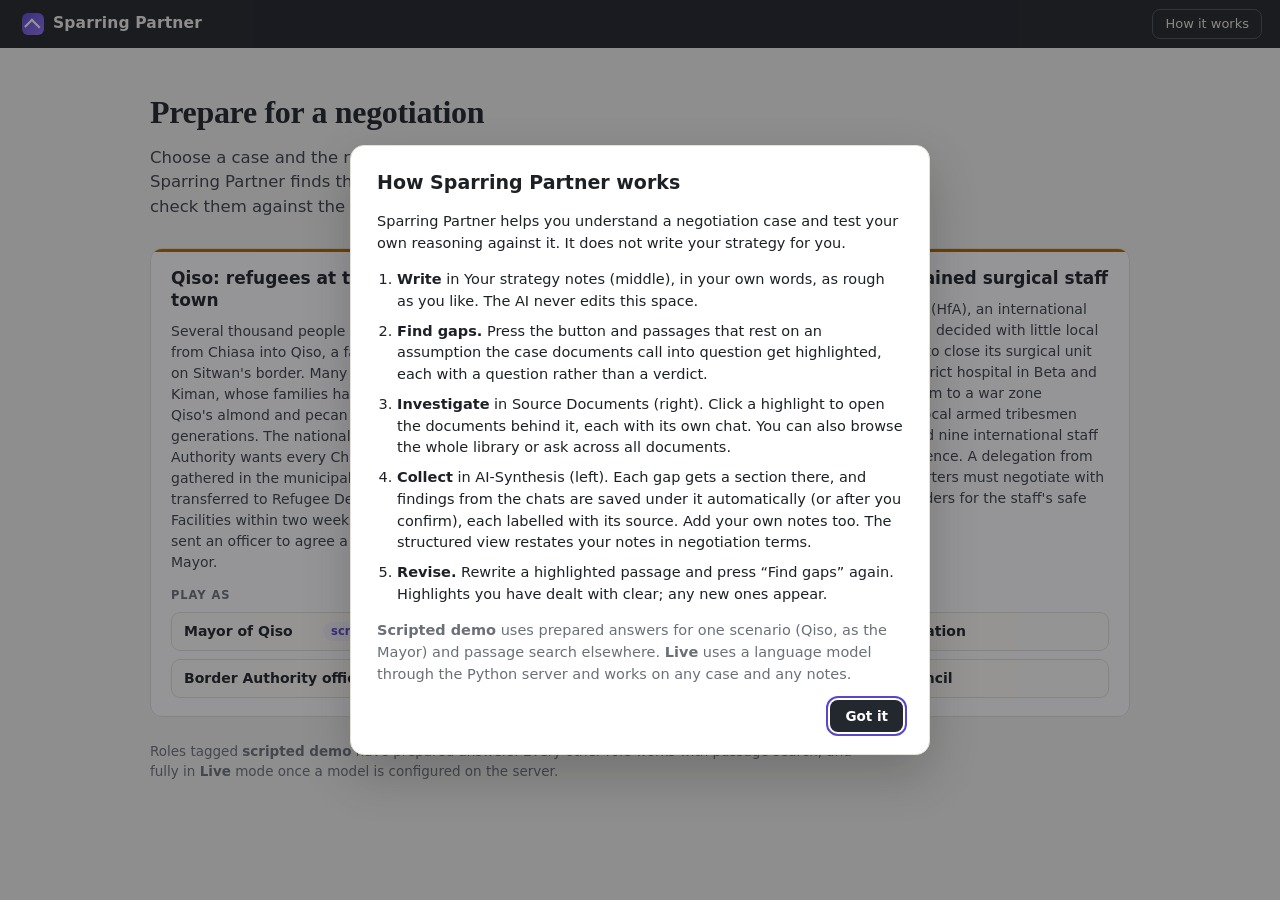
==== commit dfd10cd5: "Add case selection, case introductions and Bedrock support; simplify notes - Start screen: choose a " ====
--- a/web/index.html
+++ b/web/index.html
@@ -6,12 +6,12 @@
 <title>Sparring Partner</title>
 <meta name="description" content="Prepare for a negotiation: write your own strategy, examine the passages that need another look against the case documents, and collect evidence-grounded insights.">
 <link rel="icon" href="data:image/svg+xml,%3Csvg xmlns='http://www.w3.org/2000/svg' viewBox='0 0 32 32'%3E%3Crect width='32' height='32' rx='7' fill='%235b45c9'/%3E%3Cpath d='M9 22l7-12 7 12' stroke='%23fff' stroke-width='3' fill='none' stroke-linecap='round' stroke-linejoin='round'/%3E%3C/svg%3E">
-<link rel="stylesheet" href="css/app.css">
+<link rel="stylesheet" href="css/app.css?v=0.3.0">
 </head>
 <body class="loading">
 
 <header class="topbar">
-  <div class="brand"><span class="logo" aria-hidden="true"></span>Sparring Partner</div>
+  <button type="button" class="brand" id="home-link" title="All cases"><span class="logo" aria-hidden="true"></span>Sparring Partner</button>
   <label class="case-pick">
     <span class="sr-only">Case and role</span>
     <select id="case-select"></select>
@@ -29,6 +29,15 @@
   </div>
 </header>
 
+<section class="home" id="home" hidden aria-labelledby="home-title">
+  <div class="home-inner">
+    <h1 id="home-title">Prepare for a negotiation</h1>
+    <p class="home-lead">Choose a case and the role you will play. You write your own notes on the situation; Sparring Partner finds the passages that rest on shaky assumptions and helps you check them against the case documents. It never writes your strategy for you.</p>
+    <div class="home-cases" id="home-cases"></div>
+    <p class="home-foot muted">Roles tagged <b>scripted demo</b> have prepared answers. Every other role works with passage search, and fully in <b>Live</b> mode once a model is configured on the server.</p>
+  </div>
+</section>
+
 <main class="app" id="app">
 
   <!-- LEFT: AI synthesis -->
@@ -39,7 +48,7 @@
         <div class="col-title" id="ai-title"><span class="col-icon" aria-hidden="true">✦</span> AI-Synthesis</div>
         <button type="button" class="collapse-btn" data-collapse="ai" aria-controls="col-ai" title="Collapse panel" aria-label="Collapse AI-Synthesis">‹</button>
       </div>
-      <div class="col-sub">Found or organised by AI. Kept apart from your writing; every item shows its source.</div>
+      <div class="col-sub">What you collect along the way. Every item shows its source.</div>
       <div class="tabs" id="ai-tabs" role="tablist"></div>
     </div>
     <div class="col-body" id="ai-body"></div>
@@ -50,20 +59,11 @@
     <div class="col-head human-head">
       <div class="col-title-row">
         <div>
-          <div class="col-title" id="human-title"><span class="col-icon" aria-hidden="true">✎</span> Human-Only</div>
-          <div class="col-sub">Your thinking, in your words. The AI never writes here.</div>
+          <div class="col-title" id="human-title"><span class="col-icon" aria-hidden="true">✎</span> Your strategy notes</div>
+          <div class="col-sub">Only you write here. The AI never edits this space; it only highlights passages worth a second look.</div>
         </div>
-        <div class="submit-bar">
-          <button type="button" class="btn-secondary" id="find-gaps" title="Flag passages that rest on questionable assumptions">Find gaps</button>
-          <button type="button" class="btn-primary" id="submit" disabled title="Re-check edited passages (Ctrl/⌘ + Enter)">Submit changes</button>
-        </div>
+        <button type="button" class="btn-primary" id="find-gaps" title="Flag passages worth a second look, and re-check the ones you edited (Ctrl/⌘ + Enter)">Find gaps</button>
       </div>
-      <ol class="steps" id="steps" aria-label="Progress">
-        <li data-step="write">Write</li>
-        <li data-step="gaps">Find gaps</li>
-        <li data-step="investigate">Investigate</li>
-        <li data-step="revise">Revise</li>
-      </ol>
       <div class="status" id="status" role="status" aria-live="polite"></div>
     </div>
     <div class="brief" id="role-brief">
@@ -72,13 +72,16 @@
       </button>
       <div class="brief-body" id="role-brief-body">
         <p id="role-brief-text"></p>
-        <p class="muted" id="case-summary"></p>
+        <div class="start-here" id="start-here">
+          <div class="label">Start with these documents</div>
+          <ol id="start-here-list"></ol>
+        </div>
       </div>
     </div>
     <div class="editor-wrap">
       <div class="editor" id="editor" contenteditable="true" spellcheck="true"
-           role="textbox" aria-multiline="true" aria-label="Your negotiation notes"
-           data-placeholder="Write freely: what you want, what you're worried about, what you think the other side will do…"></div>
+           role="textbox" aria-multiline="true" aria-label="Your strategy notes"
+           data-placeholder="Start with your own notes on this case: what you want, what worries you, what you think the other side will do. Rough is fine. If you need a starting point, read your role and the suggested documents above. When you have something down, press Find gaps."></div>
     </div>
   </section>
 
@@ -102,17 +105,29 @@
     <h2>How Sparring Partner works</h2>
     <p>Sparring Partner helps you understand a negotiation case and test your own reasoning against it. It does not write your strategy for you.</p>
     <ol>
-      <li><b>Write</b> in the Human-Only column (middle), in your own words, as rough as you like. The AI never edits this space.</li>
-      <li><b>Find gaps.</b> Passages that rest on an assumption the case documents call into question get highlighted. Each comes with a question, not a verdict.</li>
+      <li><b>Write</b> in Your strategy notes (middle), in your own words, as rough as you like. The AI never edits this space.</li>
+      <li><b>Find gaps.</b> Press the button and passages that rest on an assumption the case documents call into question get highlighted, each with a question rather than a verdict.</li>
       <li><b>Investigate</b> in Source Documents (right). Click a highlight to open the documents behind it, each with its own chat. You can also browse the whole library or ask across all documents.</li>
-      <li><b>Collect</b> in AI-Synthesis (left). Findings gather on a board, each labelled with its source; add your own notes there too. The structured view restates your notes in negotiation terms and shows what is still open.</li>
-      <li><b>Revise.</b> Edit a highlighted passage and press “Submit changes”. If it no longer rests on the assumption, the gap closes; your findings stay.</li>
+      <li><b>Collect</b> in AI-Synthesis (left). Each gap gets a section there, and findings from the chats are saved under it automatically (or after you confirm), each labelled with its source. Add your own notes too. The structured view restates your notes in negotiation terms.</li>
+      <li><b>Revise.</b> Rewrite a highlighted passage and press “Find gaps” again. Highlights you have dealt with clear; any new ones appear.</li>
     </ol>
     <p class="muted"><b>Scripted demo</b> uses prepared answers for one scenario (Qiso, as the Mayor) and passage search elsewhere. <b>Live</b> uses a language model through the Python server and works on any case and any notes.</p>
     <div class="dialog-actions"><button class="btn-primary" value="close">Got it</button></div>
   </form>
 </dialog>
 
-<script type="module" src="js/main.js"></script>
+<div class="boot-error" id="boot-error" hidden role="alert">
+  Sparring Partner did not finish loading. Your browser may be using an outdated copy of the app:
+  press <b>Ctrl + Shift + R</b> (<b>⌘ + Shift + R</b> on a Mac) to reload it.
+</div>
+<script type="module" src="js/main.js?v=0.3.0"></script>
+<script>
+  // If the app's scripts fail to load (old cached copies, blocked files), say so instead of a faded page.
+  setTimeout(function () {
+    if (!window.__spBooted || (document.body.classList.contains('loading') && !document.querySelector('.fatal'))) {
+      document.getElementById('boot-error').hidden = false;
+    }
+  }, 6000);
+</script>
 </body>
 </html>
--- a/web/css/app.css
+++ b/web/css/app.css
@@ -79,22 +79,24 @@
 /* ------------------------------------------------------------------ top bar */
 
 .topbar {
-  display: flex; align-items: center; gap: 14px; flex-wrap: wrap;
+  display: flex; align-items: center; gap: 14px; flex-wrap: nowrap;
   padding: 9px 18px; background: #1f2227; color: #f1efe9;
 }
-.brand { display: flex; align-items: center; gap: 9px; font-weight: 700; font-size: 15.5px; letter-spacing: .01em; }
+.brand { flex: none; white-space: nowrap; display: flex; align-items: center; gap: 9px; font-weight: 700; font-size: 15.5px; letter-spacing: .01em; background: transparent; border: 0; padding: 2px 4px; color: inherit; border-radius: 6px; }
+.brand:hover { background: #2e3238; }
 .logo { width: 22px; height: 22px; border-radius: 6px; background: linear-gradient(135deg, var(--ai), #8c6df0); position: relative; }
 .logo::after { content: ""; position: absolute; inset: 6px 5px 5px; border: 2.5px solid #fff; border-bottom: 0; border-right: 0; transform: rotate(45deg) translate(1px, 2px); }
-.case-pick { min-width: 0; max-width: 100%; }
+.case-pick { min-width: 0; max-width: 100%; flex: 0 1 480px; }
 .case-pick select {
   background: #2e3238; color: #f1efe9; border: 1px solid #4a4f57; border-radius: 8px;
   padding: 5px 10px; font-size: 13.5px; max-width: 480px; width: 100%;
 }
 .top-btn { background: transparent; border: 1px solid #4a4f57; color: #e9e6df; border-radius: 8px; padding: 4px 12px; font-size: 13px; }
 .top-btn:hover { background: #2e3238; }
-.mode-note { font-size: 12.5px; color: #b8b5ad; }
+.mode-note { font-size: 12.5px; color: #b8b5ad; white-space: nowrap; overflow: hidden; text-overflow: ellipsis; min-width: 0; flex: 0 1 auto; }
 .mode-note:empty { display: none; }
-.top-actions { display: flex; gap: 8px; flex-wrap: nowrap; }
+.top-actions { display: flex; gap: 8px; flex-wrap: nowrap; flex: none; }
+.seg.dark { flex: none; }
 
 .seg { display: inline-flex; border: 1px solid var(--ai-line); border-radius: 8px; overflow: hidden; background: #fff; }
 .seg button { border: 0; background: transparent; padding: 4px 11px; font-size: 13px; color: var(--ai-ink); }
@@ -104,6 +106,39 @@
 .seg.dark button { color: #e9e6df; }
 .seg.dark button + button { border-left-color: #4a4f57; }
 .seg.dark button:disabled { color: #6f747c; }
+
+.boot-error {
+  position: fixed; left: 50%; top: 72px; transform: translateX(-50%); z-index: 50; max-width: min(560px, calc(100% - 32px));
+  background: #fff4e5; color: #6b3d00; border: 1px solid #e8b974; border-radius: 10px; padding: 12px 16px; font-size: 14.5px;
+  box-shadow: 0 6px 24px rgba(0,0,0,.12);
+}
+.boot-error[hidden] { display: none; }
+
+/* ------------------------------------------------------------ start screen */
+
+body.at-home .app, body.at-home .case-pick, body.at-home .seg.dark, body.at-home .mode-note,
+body.at-home #export, body.at-home #reset { display: none; }
+.home { flex: 1; overflow-y: auto; padding: 40px 16px 56px; }
+.home-inner { max-width: 980px; margin: 0 auto; }
+.home h1 { font-family: var(--serif); font-size: 32px; font-weight: 600; margin: 0 0 10px; letter-spacing: -.01em; }
+.home-lead { font-size: 16.5px; color: var(--ink-2); max-width: 720px; margin: 0 0 28px; }
+.home-cases { display: grid; grid-template-columns: repeat(auto-fill, minmax(290px, 1fr)); gap: 16px; }
+.case-card {
+  background: #fff; border: 1px solid var(--line); border-radius: 12px; padding: 18px 20px;
+  display: flex; flex-direction: column; gap: 10px; position: relative; overflow: hidden;
+}
+.case-card::before { content: ""; position: absolute; inset: 0 0 auto; height: 3px; background: var(--hu); }
+.case-card h2 { font-size: 17px; margin: 0; line-height: 1.3; }
+.case-card p { margin: 0; font-size: 14px; color: var(--ink-2); flex: 1; }
+.role-row { display: flex; flex-direction: column; gap: 8px; margin-top: 4px; }
+.role-label { font-size: 11.5px; text-transform: uppercase; letter-spacing: .08em; color: var(--muted); font-weight: 700; }
+.role-btn {
+  display: flex; align-items: center; justify-content: space-between; gap: 8px; text-align: left;
+  border: 1.5px solid var(--line); background: var(--hu-paper); border-radius: 9px; padding: 8px 12px; font-weight: 600; font-size: 14px;
+}
+.role-btn:hover { border-color: var(--hu); background: var(--hu-tint); }
+.demo-tag { font-size: 11.5px; font-weight: 600; color: var(--ai); background: var(--ai-tint); border-radius: 999px; padding: 1px 8px; white-space: nowrap; }
+.home-foot { margin-top: 24px; font-size: 13.5px; max-width: 720px; }
 
 /* ------------------------------------------------------------------ layout */
 
@@ -263,30 +298,13 @@
 
 .col-human { --accent: var(--hu); background: var(--hu-paper); }
 .human-head { padding-bottom: 10px; gap: 8px; }
-.submit-bar { display: flex; align-items: center; gap: 8px; flex: none; }
-.human-head .col-title-row { align-items: flex-start; flex-wrap: wrap; row-gap: 8px; }
+.human-head .col-title-row { align-items: center; flex-wrap: wrap; row-gap: 8px; column-gap: 16px; }
+.human-head .col-title-row > div { flex: 1 1 280px; min-width: 0; }
+#find-gaps { padding: 8px 18px; font-size: 14px; }
 .btn-primary { background: #23272e; color: #fff; border: 0; border-radius: 8px; padding: 6px 15px; font-weight: 600; font-size: 13.5px; }
 .btn-primary:hover:not(:disabled) { background: #000; }
 .btn-primary:disabled { background: #cfcbc1; }
-.btn-secondary { background: #fff; color: var(--ai); border: 1.5px solid var(--ai); border-radius: 8px; padding: 5px 13px; font-weight: 600; font-size: 13.5px; }
-.btn-secondary:hover:not(:disabled) { background: var(--ai-tint); }
-.btn-secondary:disabled { opacity: .5; }
-
-.steps { list-style: none; display: flex; gap: 6px; margin: 4px 0 0; padding: 0; counter-reset: step; flex-wrap: wrap; }
-/* Step guide: [1] Write — [2] Find gaps — [3] Investigate — [4] Revise */
-.steps li {
-  counter-increment: step; display: inline-flex; align-items: center; gap: 6px;
-  font-size: 12.5px; color: var(--muted); font-weight: 600;
-}
-.steps li::before {
-  content: counter(step); width: 19px; height: 19px; border-radius: 50%; display: inline-grid; place-items: center;
-  font-size: 11px; border: 1.5px solid #cfcbc1; color: var(--muted); background: #fff; box-sizing: border-box;
-}
-.steps li:not(:last-child)::after { content: ""; width: 16px; height: 1.5px; background: var(--line); margin-left: 2px; }
-.steps li[data-state="done"] { color: var(--ok); }
-.steps li[data-state="done"]::before { content: "✓"; border-color: var(--ok-line); background: var(--ok-tint); color: var(--ok); }
-.steps li[data-state="current"] { color: var(--ink); }
-.steps li[data-state="current"]::before { border-color: var(--hu); background: var(--hu); color: #fff; }
+
 
 .status { font-size: 13px; color: var(--muted); min-height: 19px; }
 .status:empty { display: none; }
@@ -302,6 +320,13 @@
 .brief-body { display: none; padding: 0 18px 10px; font-size: 14px; color: var(--ink-2); }
 .brief-body p { margin: 0 0 6px; }
 .brief[open] .brief-body { display: block; }
+.start-here { margin: 8px 0 2px; }
+.start-here .label { color: var(--hu); }
+.start-here ol { margin: 4px 0 0; padding: 0; list-style: none; counter-reset: sh; }
+.start-here li { margin: 3px 0; display: grid; grid-template-columns: 22px 1fr; counter-increment: sh; }
+.start-here li::before { content: counter(sh) "."; color: var(--muted); font-size: 13.5px; }
+.start-here li .doc-type { margin-left: 8px; }
+.start-here .link-btn { display: inline; font-size: 14px; text-align: left; white-space: normal; }
 .brief[open] .chev { transform: rotate(180deg); }
 
 .editor-wrap { flex: 1; overflow-y: auto; padding: 28px 36px 60px; }
@@ -429,6 +454,10 @@
 .dialog-actions { display: flex; justify-content: flex-end; }
 .fatal { grid-column: 1 / -1; background: #fff; border-radius: var(--r); padding: 24px; max-width: 640px; margin: 40px auto; }
 
+@media (max-width: 1000px) {
+  .topbar { flex-wrap: wrap; }
+}
+
 @media (max-width: 1180px) {
   body { height: auto; }
   .app, .app.ai-collapsed, .app.src-collapsed, .app.ai-collapsed.src-collapsed { grid-template-columns: 1fr; }
@@ -450,9 +479,7 @@
   .topbar { gap: 8px; padding: 8px 16px; }
   .case-pick { flex: 1 1 100%; }
   .case-pick select { max-width: 100%; }
-  .steps li:not(:last-child)::after { display: none; }
-  .steps { gap: 4px 12px; }
 }
 
 /* Labels inside controls never wrap. */
-.btn-primary, .btn-secondary, .btn-small, .top-btn, .tab-btn, .pin-btn, .seg button, .composer button, .link-btn { white-space: nowrap; }
+.btn-primary, .btn-small, .top-btn, .tab-btn, .pin-btn, .seg button, .composer button, .link-btn { white-space: nowrap; }
